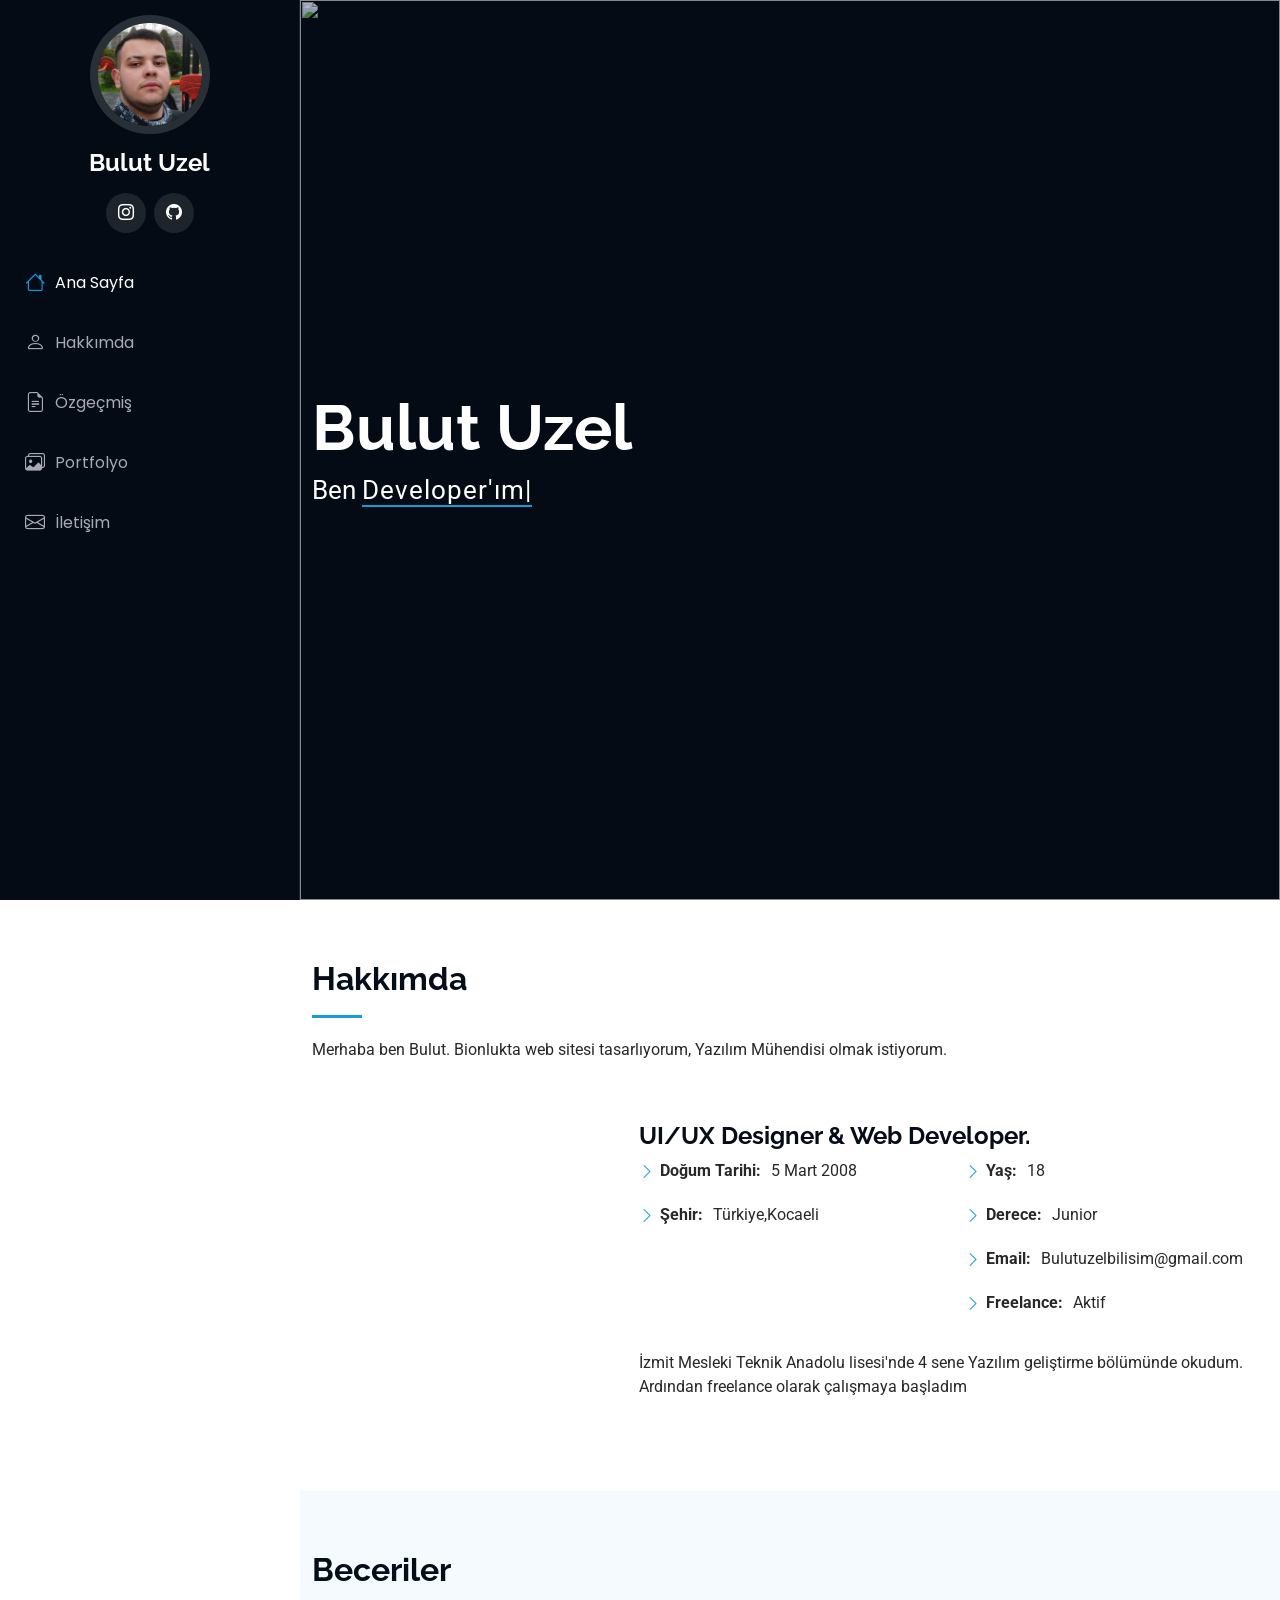
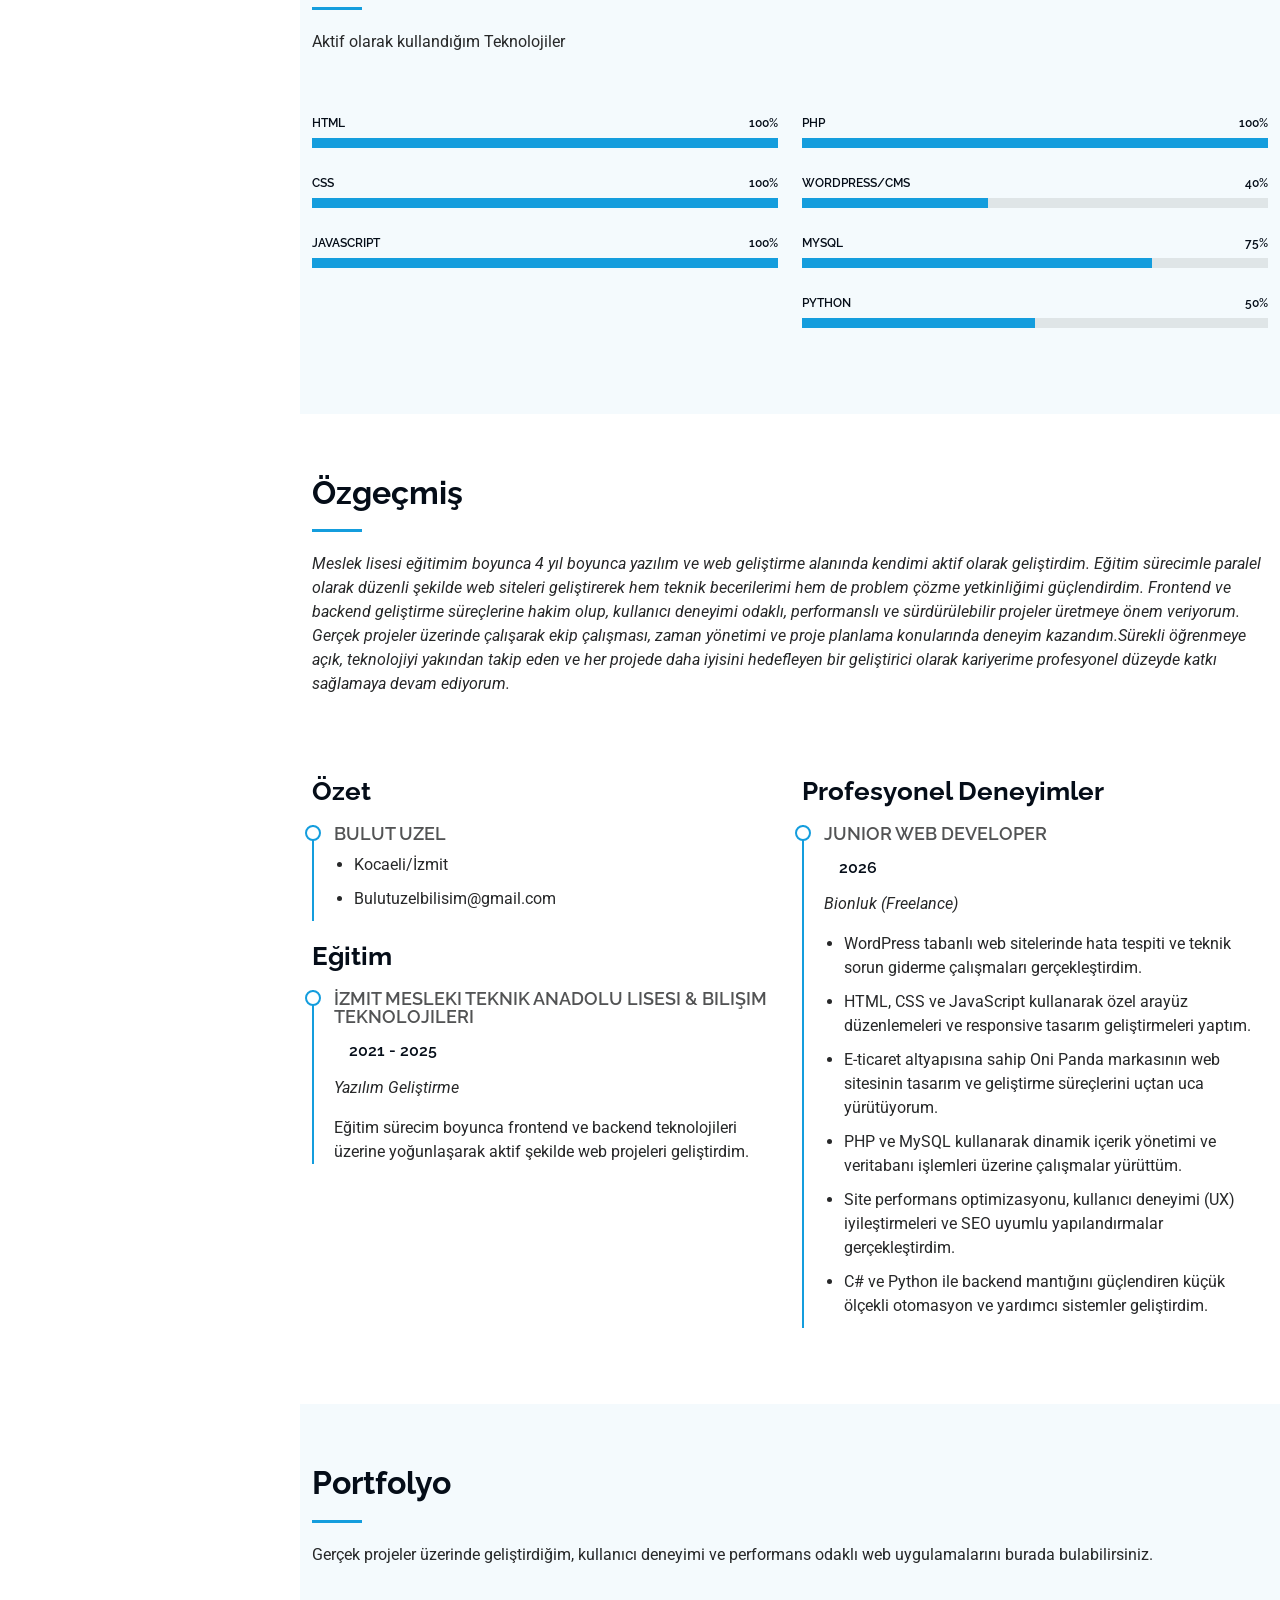
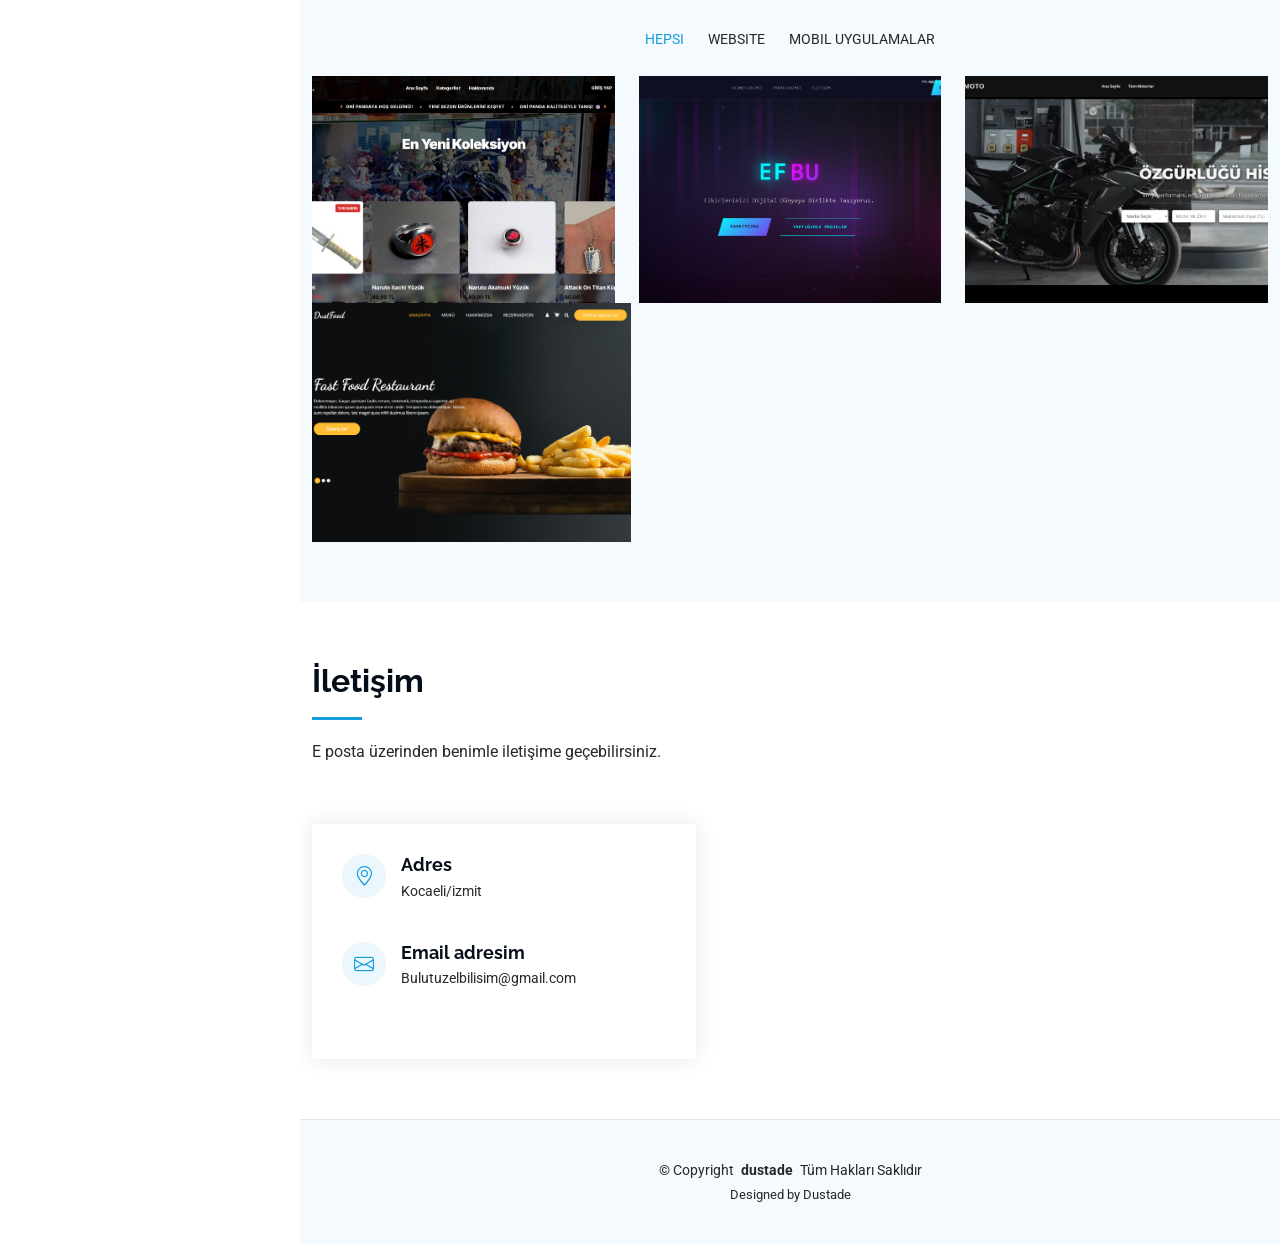
==== index.html @ 8150fd0e "düzeltme" ====
<!DOCTYPE html>
<html lang="en">

<head>
  <meta charset="utf-8">
  <meta content="width=device-width, initial-scale=1.0" name="viewport">
  <title>Dustade - Portfolyo</title>
  <meta content="" name="description">
  <meta content="" name="keywords">

  <!-- Favicons -->
  <link href="assets/img/favicon.png" rel="icon">
  <link href="assets/img/apple-touch-icon.png" rel="apple-touch-icon">

  <!-- Fonts -->
  <link href="https://fonts.googleapis.com" rel="preconnect">
  <link href="https://fonts.gstatic.com" rel="preconnect" crossorigin>
  <link href="https://fonts.googleapis.com/css2?family=Roboto:ital,wght@0,100;0,300;0,400;0,500;0,700;0,900;1,100;1,300;1,400;1,500;1,700;1,900&family=Poppins:ital,wght@0,100;0,200;0,300;0,400;0,500;0,600;0,700;0,800;0,900;1,100;1,200;1,300;1,400;1,500;1,600;1,700;1,800;1,900&family=Raleway:ital,wght@0,100;0,200;0,300;0,400;0,500;0,600;0,700;0,800;0,900;1,100;1,200;1,300;1,400;1,500;1,600;1,700;1,800;1,900&display=swap" rel="stylesheet">

  <!-- Vendor CSS Files -->
  <link href="assets/vendor/bootstrap/css/bootstrap.min.css" rel="stylesheet">
  <link href="assets/vendor/bootstrap-icons/bootstrap-icons.css" rel="stylesheet">
  <link href="assets/vendor/aos/aos.css" rel="stylesheet">
  <link href="assets/vendor/glightbox/css/glightbox.min.css" rel="stylesheet">
  <link href="assets/vendor/swiper/swiper-bundle.min.css" rel="stylesheet">

  <!-- Main CSS File -->
  <link href="assets/css/main.css" rel="stylesheet">

  <!-- =======================================================
  * Template Name: iPortfolio
  * Template URL: https://bootstrapmade.com/iportfolio-bootstrap-portfolio-websites-template/
  * Updated: Jun 29 2024 with Bootstrap v5.3.3
  * Author: BootstrapMade.com
  * License: https://bootstrapmade.com/license/
  ======================================================== -->
</head>

<body class="index-page">

  <header id="header" class="header dark-background d-flex flex-column">
    <i class="header-toggle d-xl-none bi bi-list"></i>

    <div class="profile-img">
      <img src="assets/img/my-profile-img.jpeg" alt="" class="img-fluid rounded-circle">
    </div>

    <a href="index.html" class="logo d-flex align-items-center justify-content-center">
      <!-- Uncomment the line below if you also wish to use an image logo -->
      <!-- <img src="assets/img/logo.png" alt=""> -->
      <h1 class="sitename">Bulut Uzel</h1>
    </a>

    <div class="social-links text-center">
      <a href="https://www.instagram.com/dustmainakali/" class="instagram"><i class="bi bi-instagram"></i></a>
      <a href="https://github.com/Dustade" class="github"><i class="bi bi-github"></i></a>
    </div>

    <nav id="navmenu" class="navmenu">
      <ul>
        <li><a href="#hero" class="active"><i class="bi bi-house navicon"></i>Ana Sayfa</a></li>
        <li><a href="#about"><i class="bi bi-person navicon"></i> Hakkımda</a></li>
        <li><a href="#resume"><i class="bi bi-file-earmark-text navicon"></i> Özgeçmiş</a></li>
        <li><a href="#portfolio"><i class="bi bi-images navicon"></i> Portfolyo</a></li>
        <li><a href="#contact"><i class="bi bi-envelope navicon"></i> İletişim</a></li>
      </ul>
    </nav>

  </header>

  <main class="main">

    <!-- Hero Section -->
    <section id="hero" class="hero section dark-background">

      <img src="assets/img/hero-bg.png" alt="" data-aos="fade-in" class="">

      <div class="container" data-aos="fade-up" data-aos-delay="100">
        <h2>Bulut Uzel</h2>
        <p>Ben <span class="typed" data-typed-items=" Developer'ım, Freelancer'ım,"></span><span class="typed-cursor typed-cursor--blink" aria-hidden="true"></span><span class="typed-cursor typed-cursor--blink" aria-hidden="true"></span></p>
      </div>

    </section><!-- /Hero Section -->

    <!-- About Section -->
    <section id="about" class="about section">

      <!-- Section Title -->
      <div class="container section-title" data-aos="fade-up">
        <h2>Hakkımda</h2>
        <p>Merhaba ben Bulut. Bionlukta web sitesi tasarlıyorum, Yazılım Mühendisi olmak istiyorum.</p>
      </div><!-- End Section Title -->

      <div class="container" data-aos="fade-up" data-aos-delay="100">

        <div class="row gy-4 justify-content-center">
          <div class="col-lg-4">
            <img src="assets/img/my-profile-img.jpg" class="img-fluid" alt="">
          </div>
          <div class="col-lg-8 content">
            <h2>UI/UX Designer &amp; Web Developer.</h2>
            
            <div class="row">
              <div class="col-lg-6">
                <ul>
                  <li><i class="bi bi-chevron-right"></i> <strong>Doğum Tarihi:</strong> <span>5 Mart 2008</span></li>
                  <li><i class="bi bi-chevron-right"></i> <strong>Şehir:</strong> <span>Türkiye,Kocaeli</span></li>
                </ul>
              </div>
              <div class="col-lg-6">
                <ul>
                  <li><i class="bi bi-chevron-right"></i> <strong>Yaş:</strong> <span>18</span></li>
                  <li><i class="bi bi-chevron-right"></i> <strong>Derece:</strong> <span>Junior</span></li>
                  <li><i class="bi bi-chevron-right"></i> <strong>Email:</strong> <span>Bulutuzelbilisim@gmail.com</span></li>
                  <li><i class="bi bi-chevron-right"></i> <strong>Freelance:</strong> <span>Aktif</span></li>
                </ul>
              </div>
            </div>
            <p class="py-3">
              İzmit Mesleki Teknik Anadolu lisesi'nde 4 sene Yazılım geliştirme bölümünde okudum. Ardından freelance olarak çalışmaya başladım
            </p>
          </div>
        </div>

      </div>

    </section><!-- /About Section -->

    


        </div>

      </div>

    </section><!-- /Stats Section -->

    <!-- Skills Section -->
    <section id="skills" class="skills section light-background">

      <!-- Section Title -->
      <div class="container section-title" data-aos="fade-up">
        <h2>Beceriler</h2>
        <p>Aktif olarak kullandığım Teknolojiler</p>
      </div><!-- End Section Title -->

      <div class="container" data-aos="fade-up" data-aos-delay="100">

        <div class="row skills-content skills-animation">

          <div class="col-lg-6">

            <div class="progress">
              <span class="skill"><span>HTML</span> <i class="val">100%</i></span>
              <div class="progress-bar-wrap">
                <div class="progress-bar" role="progressbar" aria-valuenow="100" aria-valuemin="0" aria-valuemax="100"></div>
              </div>
            </div><!-- End Skills Item -->

            <div class="progress">
              <span class="skill"><span>CSS</span> <i class="val">100%</i></span>
              <div class="progress-bar-wrap">
                <div class="progress-bar" role="progressbar" aria-valuenow="100" aria-valuemin="0" aria-valuemax="100"></div>
              </div>
            </div><!-- End Skills Item -->

            <div class="progress">
              <span class="skill"><span>JavaScript</span> <i class="val">100%</i></span>
              <div class="progress-bar-wrap">
                <div class="progress-bar" role="progressbar" aria-valuenow="100" aria-valuemin="0" aria-valuemax="100"></div>
              </div>
            </div><!-- End Skills Item -->

          </div>

          <div class="col-lg-6">

            <div class="progress">
              <span class="skill"><span>PHP</span> <i class="val">100%</i></span>
              <div class="progress-bar-wrap">
                <div class="progress-bar" role="progressbar" aria-valuenow="100" aria-valuemin="0" aria-valuemax="100"></div>
              </div>
            </div><!-- End Skills Item -->

            <div class="progress">
              <span class="skill"><span>WordPress/CMS</span> <i class="val">40%</i></span>
              <div class="progress-bar-wrap">
                <div class="progress-bar" role="progressbar" aria-valuenow="40" aria-valuemin="0" aria-valuemax="100"></div>
              </div>
            </div><!-- End Skills Item -->

            <div class="progress">
              <span class="skill"><span>MySQL</span> <i class="val">75%</i></span>
              <div class="progress-bar-wrap">
                <div class="progress-bar" role="progressbar" aria-valuenow="75" aria-valuemin="0" aria-valuemax="100"></div>
              </div>
            </div><!-- End Skills Item -->
             <div class="progress">
              <span class="skill"><span>Python</span> <i class="val">50%</i></span>
              <div class="progress-bar-wrap">
                <div class="progress-bar" role="progressbar" aria-valuenow="50" aria-valuemin="0" aria-valuemax="100"></div>
              </div>
            </div><!-- End Skills Item -->

          </div>

        </div>

      </div>

    </section><!-- /Skills Section -->

    <!-- Resume Section -->
    <section id="resume" class="resume section">

      <!-- Section Title -->
      <div class="container section-title" data-aos="fade-up">
        <h2>Özgeçmiş</h2>
        <p><em>Meslek lisesi eğitimim boyunca 4 yıl boyunca yazılım ve web geliştirme alanında kendimi aktif olarak geliştirdim. Eğitim sürecimle paralel olarak düzenli şekilde web siteleri geliştirerek hem teknik becerilerimi hem de problem çözme yetkinliğimi güçlendirdim.

Frontend ve backend geliştirme süreçlerine hakim olup, kullanıcı deneyimi odaklı, performanslı ve sürdürülebilir projeler üretmeye önem veriyorum. Gerçek projeler üzerinde çalışarak ekip çalışması, zaman yönetimi ve proje planlama konularında deneyim kazandım.Sürekli öğrenmeye açık, teknolojiyi yakından takip eden ve her projede daha iyisini hedefleyen bir geliştirici olarak kariyerime profesyonel düzeyde katkı sağlamaya devam ediyorum.</em></p>
      </div><!-- End Section Title -->

      <div class="container">

        <div class="row">

          <div class="col-lg-6" data-aos="fade-up" data-aos-delay="100">
            <h3 class="resume-title">Özet</h3>
              
            <div class="resume-item pb-0">
              <h4>Bulut Uzel</h4>
              
              <ul>
                <li>Kocaeli/İzmit</li>
                <li>Bulutuzelbilisim@gmail.com</li>
              </ul>
            </div><!-- Edn Resume Item -->

            <h3 class="resume-title">Eğitim</h3>
            <div class="resume-item">
              <h4>İzmit Mesleki Teknik Anadolu lisesi &amp; Bilişim Teknolojileri</h4>
              <h5>2021 - 2025</h5>
              <p><em>Yazılım Geliştirme</em></p>
              <p>Eğitim sürecim boyunca frontend ve backend teknolojileri üzerine yoğunlaşarak aktif şekilde web projeleri geliştirdim.</p>
            </div><!-- Edn Resume Item -->

            

          </div>

          <div class="col-lg-6" data-aos="fade-up" data-aos-delay="200">
            <h3 class="resume-title">Profesyonel Deneyimler</h3>
            <div class="resume-item">
              <h4>Junior Web Developer</h4>
              <h5>2026</h5>
              <p><em>Bionluk (Freelance) </em></p>
              <ul>
                <li>WordPress tabanlı web sitelerinde hata tespiti ve teknik sorun giderme çalışmaları gerçekleştirdim.</li>
                 <li>HTML, CSS ve JavaScript kullanarak özel arayüz düzenlemeleri ve responsive tasarım geliştirmeleri yaptım. </li>
                <li>E-ticaret altyapısına sahip Oni Panda markasının web sitesinin tasarım ve geliştirme süreçlerini uçtan uca yürütüyorum. </li>
                <li>PHP ve MySQL kullanarak dinamik içerik yönetimi ve veritabanı işlemleri üzerine çalışmalar yürüttüm. </li>
                <li>Site performans optimizasyonu, kullanıcı deneyimi (UX) iyileştirmeleri ve SEO uyumlu yapılandırmalar gerçekleştirdim. </li>
                  <li>C# ve Python ile backend mantığını güçlendiren küçük ölçekli otomasyon ve yardımcı sistemler geliştirdim. </li>
              </ul>
            </div><!-- Edn Resume Item -->

          </div>

        </div>

      </div>

    </section><!-- /Resume Section -->

    <!-- Portfolio Section -->
    <section id="portfolio" class="portfolio section light-background">

      <!-- Section Title -->
      <div class="container section-title" data-aos="fade-up">
        <h2>Portfolyo</h2>
        <p>Gerçek projeler üzerinde geliştirdiğim, kullanıcı deneyimi ve performans odaklı web uygulamalarını burada bulabilirsiniz.</p>
      </div><!-- End Section Title -->

      <div class="container">

        <div class="isotope-layout" data-default-filter="*" data-layout="masonry" data-sort="original-order">

          <ul class="portfolio-filters isotope-filters" data-aos="fade-up" data-aos-delay="100">
            <li data-filter="*" class="filter-active">Hepsi</li>
            <li data-filter=".filter-Website">Website</li>
             <li data-filter=".filter-app">Mobil Uygulamalar</li>
          </ul><!-- End Portfolio Filters -->

          <div class="row gy-4 isotope-container" data-aos="fade-up" data-aos-delay="200">

            <div class="col-lg-4 col-md-6 portfolio-item isotope-item filter-Website">
              <div class="portfolio-content h-100">
                <img src="assets/img/portfolio/Onipanda.png" class="img-fluid" alt="">
                <div class="portfolio-info">
                  <h4>OniPanda</h4>
                  <p>Figür ve özel tasarım t-shirt ürünleri satışı yapan, kullanıcı deneyimi odaklı geliştirilmiş modern bir e-ticaret web sitesi.</p>
                  <a href="assets/img/portfolio/Onipanda.png" title="Onipanda" data-gallery="portfolio-gallery-product" class="glightbox preview-link"><i class="bi bi-zoom-in"></i></a>
                  <a href="https://onipanda.infinityfreeapp.com/" title="More Details" class="details-link"><i class="bi bi-link-45deg"></i></a>
                </div>
              </div>
            </div><!-- End Portfolio Item -->
              <div class="col-lg-4 col-md-6 portfolio-item isotope-item filter-Website">
              <div class="portfolio-content h-100">
                <img src="assets/img/portfolio/EfBu.png" class="img-fluid" alt="">
                <div class="portfolio-info">
                  <h4>EfBu</h4>
                  <p>Bir şirket için satış yapabilen bir Website Demosu</p>
                  <a href="assets/img/portfolio/EfBu.png" title="EfBu" data-gallery="portfolio-gallery-product" class="glightbox preview-link"><i class="bi bi-zoom-in"></i></a>
                  <a href=" https://dustade.github.io/EfBu/" title="More Details" class="details-link"><i class="bi bi-link-45deg"></i></a>
                </div>
              </div>
            </div><!-- End Portfolio Item -->
            
              <div class="col-lg-4 col-md-6 portfolio-item isotope-item filter-Website">
              <div class="portfolio-content h-100">
                <img src="assets/img/portfolio/DustadeMoto.png" class="img-fluid" alt="">
                <div class="portfolio-info">
                  <h4>DustadeMoto</h4>
                  <p>Sıfır ve ikinci el motosiklet ilanları sunan, kullanıcı deneyimi odaklı geliştirilmiş modern bir araç satış web sitesi.</p>
                  <a href="assets/img/portfolio/DustadeMoto.png" title="DustadeMoto" data-gallery="portfolio-gallery-product" class="glightbox preview-link"><i class="bi bi-zoom-in"></i></a>
                  <a href=" https://dustade-moto.infinityfreeapp.com/index.php" title="More Details" class="details-link"><i class="bi bi-link-45deg"></i></a>
                </div>
              </div>
            </div><!-- End Portfolio Item -->
 </div><!-- End Portfolio Item -->
              <div class="col-lg-4 col-md-6 portfolio-item isotope-item filter-Website">
              <div class="portfolio-content h-100">
                <img src="assets/img/portfolio/DustFood.png" class="img-fluid" alt="">
                <div class="portfolio-info">
                  <h4>DustFood</h4>
                  <p>Sıfır ve ikinci el motosiklet ilanları sunan, kullanıcı deneyimi odaklı geliştirilmiş modern bir araç satış web sitesi.</p>
                  <a href="assets/img/portfolio/DustFood.png" title="DustFood" data-gallery="portfolio-gallery-product" class="glightbox preview-link"><i class="bi bi-zoom-in"></i></a>
                  <a href=" https://dustade.github.io/DustFood/" title="More Details" class="details-link"><i class="bi bi-link-45deg"></i></a>
                </div>
              </div>
            </div><!-- End Portfolio Item -->
            

          </div><!-- End Portfolio Container -->

        </div>

      </div>

    </section><!-- /Portfolio Section -->

   

    

    <!-- Contact Section -->
    <section id="contact" class="contact section">

      <!-- Section Title -->
      <div class="container section-title" data-aos="fade-up">
        <h2>İletişim</h2>
        <p>E posta üzerinden benimle iletişime geçebilirsiniz.</p>
      </div><!-- End Section Title -->

      <div class="container" data-aos="fade-up" data-aos-delay="100">

        <div class="row gy-4">

          <div class="col-lg-5">

            <div class="info-wrap">
              <div class="info-item d-flex" data-aos="fade-up" data-aos-delay="200">
                <i class="bi bi-geo-alt flex-shrink-0"></i>
                <div>
                  <h3>Adres</h3>
                  <p>Kocaeli/izmit</p>
                </div>
              </div><!-- End Info Item -->

              <div class="info-item d-flex" data-aos="fade-up" data-aos-delay="400">
                <i class="bi bi-envelope flex-shrink-0"></i>
                <div>
                  <h3>Email adresim</h3>
                  <p>Bulutuzelbilisim@gmail.com</p>
                </div>
              </div><!-- End Info Item -->

              
            </div>
          </div>

          

              </div>
            </form>
          </div><!-- End Contact Form -->

        </div>

      </div>

    </section><!-- /Contact Section -->

  </main>

  <footer id="footer" class="footer position-relative light-background">

    <div class="container">
      <div class="copyright text-center ">
        <p>© <span>Copyright</span> <strong class="px-1 sitename">dustade</strong> <span>Tüm Hakları Saklıdır</span></p>
      </div>
      <div class="credits">
       
        Designed by Dustade</a>
      </div>
    </div>

  </footer>

  <!-- Scroll Top -->
  <a href="#" id="scroll-top" class="scroll-top d-flex align-items-center justify-content-center"><i class="bi bi-arrow-up-short"></i></a>

  <!-- Preloader -->
  <div id="preloader"></div>

  <!-- Vendor JS Files -->
  <script src="assets/vendor/bootstrap/js/bootstrap.bundle.min.js"></script>
  <script src="assets/vendor/php-email-form/validate.js"></script>
  <script src="assets/vendor/aos/aos.js"></script>
  <script src="assets/vendor/typed.js/typed.umd.js"></script>
  <script src="assets/vendor/purecounter/purecounter_vanilla.js"></script>
  <script src="assets/vendor/waypoints/noframework.waypoints.js"></script>
  <script src="assets/vendor/glightbox/js/glightbox.min.js"></script>
  <script src="assets/vendor/imagesloaded/imagesloaded.pkgd.min.js"></script>
  <script src="assets/vendor/isotope-layout/isotope.pkgd.min.js"></script>
  <script src="assets/vendor/swiper/swiper-bundle.min.js"></script>

  <!-- Main JS File -->
  <script src="assets/js/main.js"></script>

</body>

</html>
---- assets/css/main.css ----
/**
* Template Name: iPortfolio
* Template URL: https://bootstrapmade.com/iportfolio-bootstrap-portfolio-websites-template/
* Updated: Jun 29 2024 with Bootstrap v5.3.3
* Author: BootstrapMade.com
* License: https://bootstrapmade.com/license/
*/

/*--------------------------------------------------------------
# Font & Color Variables
# Help: https://bootstrapmade.com/color-system/
--------------------------------------------------------------*/
/* Fonts */
:root {
  --default-font: "Roboto",  system-ui, -apple-system, "Segoe UI", Roboto, "Helvetica Neue", Arial, "Noto Sans", "Liberation Sans", sans-serif, "Apple Color Emoji", "Segoe UI Emoji", "Segoe UI Symbol", "Noto Color Emoji";
  --heading-font: "Raleway",  sans-serif;
  --nav-font: "Poppins",  sans-serif;
}

/* Global Colors - The following color variables are used throughout the website. Updating them here will change the color scheme of the entire website */
:root { 
  --background-color: #ffffff; /* Background color for the entire website, including individual sections */
  --default-color: #272829; /* Default color used for the majority of the text content across the entire website */
  --heading-color: #050d18; /* Color for headings, subheadings and title throughout the website */
  --accent-color: #149ddd; /* Accent color that represents your brand on the website. It's used for buttons, links, and other elements that need to stand out */
  --surface-color: #ffffff; /* The surface color is used as a background of boxed elements within sections, such as cards, icon boxes, or other elements that require a visual separation from the global background. */
  --contrast-color: #ffffff; /* Contrast color for text, ensuring readability against backgrounds of accent, heading, or default colors. */
}

/* Nav Menu Colors - The following color variables are used specifically for the navigation menu. They are separate from the global colors to allow for more customization options */
:root {
  --nav-color: #a8a9b4;  /* The default color of the main navmenu links */
  --nav-hover-color: #ffffff; /* Applied to main navmenu links when they are hovered over or active */
  --nav-mobile-background-color: #040b14; /* Used as the background color for mobile navigation menu */
  --nav-dropdown-background-color: #040b14; /* Used as the background color for dropdown items that appear when hovering over primary navigation items */
  --nav-dropdown-color: #a8a9b4; /* Used for navigation links of the dropdown items in the navigation menu. */
  --nav-dropdown-hover-color: #ffffff; /* Similar to --nav-hover-color, this color is applied to dropdown navigation links when they are hovered over. */
}

/* Color Presets - These classes override global colors when applied to any section or element, providing reuse of the sam color scheme. */

.light-background {
  --background-color: #f4fafd;
  --surface-color: #ffffff;
}

.dark-background {
  --background-color: #040b14;
  --default-color: #ffffff;
  --heading-color: #ffffff;
  --surface-color: #151f2b;
  --contrast-color: #ffffff;
}

/* Smooth scroll */
:root {
  scroll-behavior: smooth;
}

/*--------------------------------------------------------------
# General Styling & Shared Classes
--------------------------------------------------------------*/
body {
  color: var(--default-color);
  background-color: var(--background-color);
  font-family: var(--default-font);
}

a {
  color: var(--accent-color);
  text-decoration: none;
  transition: 0.3s;
}

a:hover {
  color: color-mix(in srgb, var(--accent-color), transparent 25%);
  text-decoration: none;
}

h1,
h2,
h3,
h4,
h5,
h6 {
  color: var(--heading-color);
  font-family: var(--heading-font);
}

/* PHP Email Form Messages
------------------------------*/
.php-email-form .error-message {
  display: none;
  background: #df1529;
  color: #ffffff;
  text-align: left;
  padding: 15px;
  margin-bottom: 24px;
  font-weight: 600;
}

.php-email-form .sent-message {
  display: none;
  color: #ffffff;
  background: #059652;
  text-align: center;
  padding: 15px;
  margin-bottom: 24px;
  font-weight: 600;
}

.php-email-form .loading {
  display: none;
  background: var(--surface-color);
  text-align: center;
  padding: 15px;
  margin-bottom: 24px;
}

.php-email-form .loading:before {
  content: "";
  display: inline-block;
  border-radius: 50%;
  width: 24px;
  height: 24px;
  margin: 0 10px -6px 0;
  border: 3px solid var(--accent-color);
  border-top-color: var(--surface-color);
  animation: php-email-form-loading 1s linear infinite;
}

@keyframes php-email-form-loading {
  0% {
    transform: rotate(0deg);
  }

  100% {
    transform: rotate(360deg);
  }
}

/*--------------------------------------------------------------
# Global Header
--------------------------------------------------------------*/
.header {
  color: var(--default-color);
  background-color: var(--background-color);
  position: fixed;
  top: 0;
  left: 0;
  bottom: 0;
  padding: 0 15px;
  width: 300px;
  transition: all ease-in-out 0.3s;
  overflow-y: auto;
  z-index: 997;
  border-right: 1px solid color-mix(in srgb, var(--default-color), transparent 90%);
}

.header .profile-img img {
  margin: 15px auto;
  display: block;
  width: 120px;
  border: 8px solid color-mix(in srgb, var(--default-color), transparent 85%);
}

.header .logo {
  line-height: 1;
  margin-bottom: 15px;
}

.header .logo img {
  max-height: 32px;
  margin-right: 8px;
}

.header .logo h1 {
  font-size: 24px;
  margin: 0;
  font-weight: 700;
  color: var(--heading-color);
}

.header .social-links {
  margin: 0 0 20px 0;
}

.header .social-links a {
  font-size: 16px;
  display: inline-flex;
  align-items: center;
  justify-content: center;
  background: color-mix(in srgb, var(--default-color), transparent 90%);
  color: var(--default-color);
  margin: 0 2px;
  border-radius: 50%;
  text-align: center;
  width: 40px;
  height: 40px;
  transition: 0.3s;
}

.header .social-links a:hover {
  color: var(--contrast-color);
  background: var(--accent-color);
}

@media (min-width: 1200px) {

  .header~main,
  .header~#footer {
    margin-left: 300px;
  }
}

@media (max-width: 1199px) {
  .header {
    left: -100%;
  }
}

.header.header-show {
  left: 0;
}

.header .header-toggle {
  color: var(--contrast-color);
  background-color: var(--accent-color);
  font-size: 22px;
  display: flex;
  align-items: center;
  justify-content: center;
  width: 40px;
  height: 40px;
  border-radius: 50%;
  cursor: pointer;
  position: fixed;
  top: 15px;
  right: 15px;
  z-index: 9999;
  transition: background-color 0.3s;
}

.header .header-toggle:hover {
  color: var(--contrast-color);
  background-color: color-mix(in srgb, var(--accent-color) 90%, white 15%);
}

/*--------------------------------------------------------------
# Navigation Menu
--------------------------------------------------------------*/
.mobile-nav-toggle {
  display: none;
}

.navmenu {
  padding: 0;
  z-index: 9997;
}

.navmenu ul {
  list-style: none;
  padding: 0 0 20px 0;
  margin: 0;
}

.navmenu a,
.navmenu a:focus {
  color: var(--nav-color);
  padding: 15px 10px;
  font-family: var(--nav-font);
  font-size: 16px;
  font-weight: 400;
  display: flex;
  align-items: center;
  white-space: nowrap;
  transition: 0.3s;
  width: 100%;
}

.navmenu a .navicon,
.navmenu a:focus .navicon {
  font-size: 20px;
  margin-right: 10px;
}

.navmenu a .toggle-dropdown,
.navmenu a:focus .toggle-dropdown {
  font-size: 12px;
  line-height: 0;
  margin-left: auto;
  width: 30px;
  height: 30px;
  display: flex;
  align-items: center;
  justify-content: center;
  border-radius: 50%;
  transition: 0.3s;
  flex-shrink: 0;
  background-color: color-mix(in srgb, var(--accent-color), transparent 90%);
}

.navmenu a .toggle-dropdown:hover,
.navmenu a:focus .toggle-dropdown:hover {
  background-color: var(--accent-color);
  color: var(--contrast-color);
}

.navmenu a:hover,
.navmenu .active,
.navmenu .active:focus {
  color: var(--nav-hover-color);
}

.navmenu a:hover .navicon,
.navmenu .active .navicon,
.navmenu .active:focus .navicon {
  color: var(--accent-color);
}

.navmenu .active .toggle-dropdown,
.navmenu .active:focus .toggle-dropdown {
  background-color: var(--accent-color);
  color: var(--contrast-color);
  transform: rotate(180deg);
}

.navmenu .dropdown {
  display: block;
}

.navmenu .dropdown a,
.navmenu .dropdown a:focus {
  color: --nav-dropdown-color;
}

.navmenu .dropdown a:hover,
.navmenu .dropdown .active,
.navmenu .dropdown .active:focus {
  color: var(--nav-dropdown-hover-color);
}

.navmenu .dropdown ul {
  position: static;
  display: none;
  z-index: 99;
  padding: 5px 10px;
  margin: 5px 10px;
  background-color: var(--nav-dropdown-background-color);
  border: 1px solid color-mix(in srgb, var(--default-color), transparent 90%);
  box-shadow: none;
  transition: all 0.5s ease-in-out;
}

.navmenu .dropdown ul ul {
  background-color: rgba(33, 37, 41, 0.1);
}

.navmenu .dropdown>.dropdown-active {
  display: block;
  background-color: rgba(33, 37, 41, 0.03);
}

/*--------------------------------------------------------------
# Global Footer
--------------------------------------------------------------*/
.footer {
  color: var(--default-color);
  background-color: var(--background-color);
  font-size: 14px;
  padding: 40px 0;
  position: relative;
  border-top: 1px solid color-mix(in srgb, var(--default-color), transparent 90%);
}

.footer .copyright p {
  margin-bottom: 0;
}

.footer .credits {
  margin-top: 4px;
  font-size: 13px;
  text-align: center;
}

/*--------------------------------------------------------------
# Preloader
--------------------------------------------------------------*/
#preloader {
  position: fixed;
  inset: 0;
  z-index: 999999;
  overflow: hidden;
  background: var(--background-color);
  transition: all 0.6s ease-out;
}

#preloader:before {
  content: "";
  position: fixed;
  top: calc(50% - 30px);
  left: calc(50% - 30px);
  border: 6px solid #ffffff;
  border-color: var(--accent-color) transparent var(--accent-color) transparent;
  border-radius: 50%;
  width: 60px;
  height: 60px;
  animation: animate-preloader 1.5s linear infinite;
}

@keyframes animate-preloader {
  0% {
    transform: rotate(0deg);
  }

  100% {
    transform: rotate(360deg);
  }
}

/*--------------------------------------------------------------
# Scroll Top Button
--------------------------------------------------------------*/
.scroll-top {
  position: fixed;
  visibility: hidden;
  opacity: 0;
  right: 15px;
  bottom: -15px;
  z-index: 99999;
  background-color: var(--accent-color);
  width: 44px;
  height: 44px;
  border-radius: 50px;
  transition: all 0.4s;
}

.scroll-top i {
  font-size: 24px;
  color: var(--contrast-color);
  line-height: 0;
}

.scroll-top:hover {
  background-color: color-mix(in srgb, var(--accent-color), transparent 20%);
  color: var(--contrast-color);
}

.scroll-top.active {
  visibility: visible;
  opacity: 1;
  bottom: 15px;
}

/*--------------------------------------------------------------
# Disable aos animation delay on mobile devices
--------------------------------------------------------------*/
@media screen and (max-width: 768px) {
  [data-aos-delay] {
    transition-delay: 0 !important;
  }
}

/*--------------------------------------------------------------
# Global Page Titles & Breadcrumbs
--------------------------------------------------------------*/
.page-title {
  color: var(--default-color);
  background-color: var(--background-color);
  padding: 25px 0;
  position: relative;
}

.page-title h1 {
  font-size: 24px;
  font-weight: 700;
}

.page-title .breadcrumbs ol {
  display: flex;
  flex-wrap: wrap;
  list-style: none;
  padding: 0;
  margin: 0;
  font-size: 14px;
  font-weight: 400;
}

.page-title .breadcrumbs ol li+li {
  padding-left: 10px;
}

.page-title .breadcrumbs ol li+li::before {
  content: "/";
  display: inline-block;
  padding-right: 10px;
  color: color-mix(in srgb, var(--default-color), transparent 70%);
}

/*--------------------------------------------------------------
# Global Sections
--------------------------------------------------------------*/
section,
.section {
  color: var(--default-color);
  background-color: var(--background-color);
  padding: 60px 0;
  overflow: clip;
}

/*--------------------------------------------------------------
# Global Section Titles
--------------------------------------------------------------*/
.section-title {
  padding-bottom: 60px;
  position: relative;
}

.section-title h2 {
  font-size: 32px;
  font-weight: 700;
  margin-bottom: 20px;
  padding-bottom: 20px;
  position: relative;
}

.section-title h2:after {
  content: "";
  position: absolute;
  display: block;
  width: 50px;
  height: 3px;
  background: var(--accent-color);
  left: 0;
  bottom: 0;
}

.section-title p {
  margin-bottom: 0;
}

/*--------------------------------------------------------------
# Hero Section
--------------------------------------------------------------*/
.hero {
  width: 100%;
  min-height: 100vh;
  position: relative;
  padding: 80px 0;
  display: flex;
  align-items: center;
  justify-content: center;
}

.hero img {
  position: absolute;
  inset: 0;
  display: block;
  width: 100%;
  height: 100%;
  object-fit: cover;
  z-index: 1;
}

.hero:before {
  content: "";
  background: color-mix(in srgb, var(--background-color), transparent 70%);
  position: absolute;
  inset: 0;
  z-index: 2;
}

.hero .container {
  position: relative;
  z-index: 3;
}

.hero h2 {
  margin: 0;
  font-size: 64px;
  font-weight: 700;
}

.hero p {
  margin: 5px 0 0 0;
  font-size: 26px;
}

.hero p span {
  letter-spacing: 1px;
  border-bottom: 2px solid var(--accent-color);
}

.hero .social-links {
  margin-top: 25px;
}

.hero .social-links a {
  font-size: 24px;
  display: inline-block;
  color: color-mix(in srgb, var(--default-color), transparent 50%);
  line-height: 1;
  margin-right: 20px;
  transition: 0.3s;
}

.hero .social-links a:hover {
  color: var(--accent-color);
}

@media (max-width: 768px) {
  .hero h2 {
    font-size: 32px;
  }

  .hero p {
    font-size: 20px;
  }
}

/*--------------------------------------------------------------
# About Section
--------------------------------------------------------------*/
.about .content h2 {
  font-weight: 700;
  font-size: 24px;
}

.about .content ul {
  list-style: none;
  padding: 0;
}

.about .content ul li {
  margin-bottom: 20px;
  display: flex;
  align-items: center;
}

.about .content ul strong {
  margin-right: 10px;
}

.about .content ul i {
  font-size: 16px;
  margin-right: 5px;
  color: var(--accent-color);
  line-height: 0;
}

/*--------------------------------------------------------------
# Stats Section
--------------------------------------------------------------*/
.stats .stats-item {
  padding: 30px;
  width: 100%;
}

.stats .stats-item i {
  color: var(--accent-color);
  display: block;
  font-size: 44px;
  float: left;
  line-height: 0;
}

.stats .stats-item .purecounter {
  color: var(--heading-color);
  font-size: 48px;
  line-height: 40px;
  display: block;
  font-weight: 700;
  margin-left: 60px;
}

.stats .stats-item p {
  color: color-mix(in srgb, var(--default-color), transparent 40%);
  padding: 15px 0 0 0;
  margin: 0 0 0 60px;
  font-family: var(--heading-font);
  font-size: 14px;
}

/*--------------------------------------------------------------
# Skills Section
--------------------------------------------------------------*/
.skills .progress {
  height: 60px;
  display: block;
  background: none;
  border-radius: 0;
}

.skills .progress .skill {
  color: var(--heading-color);
  padding: 0;
  margin: 0 0 6px 0;
  text-transform: uppercase;
  display: block;
  font-weight: 600;
  font-family: var(--heading-font);
}

.skills .progress .skill .val {
  float: right;
  font-style: normal;
}

.skills .progress-bar-wrap {
  background: color-mix(in srgb, var(--default-color), transparent 90%);
  height: 10px;
}

.skills .progress-bar {
  width: 1px;
  height: 10px;
  transition: 0.9s;
  background-color: var(--accent-color);
}

/*--------------------------------------------------------------
# Resume Section
--------------------------------------------------------------*/
.resume .resume-title {
  color: var(--heading-color);
  font-size: 26px;
  font-weight: 700;
  margin-top: 20px;
  margin-bottom: 20px;
}

.resume .resume-item {
  padding: 0 0 20px 20px;
  margin-top: -2px;
  border-left: 2px solid var(--accent-color);
  position: relative;
}

.resume .resume-item h4 {
  line-height: 18px;
  font-size: 18px;
  font-weight: 600;
  text-transform: uppercase;
  color: color-mix(in srgb, var(--default-color), transparent 20%);
  margin-bottom: 10px;
}

.resume .resume-item h5 {
  font-size: 16px;
  padding: 5px 15px;
  display: inline-block;
  font-weight: 600;
  margin-bottom: 10px;
}

.resume .resume-item ul {
  padding-left: 20px;
}

.resume .resume-item ul li {
  padding-bottom: 10px;
}

.resume .resume-item:last-child {
  padding-bottom: 0;
}

.resume .resume-item::before {
  content: "";
  position: absolute;
  width: 16px;
  height: 16px;
  border-radius: 50px;
  left: -9px;
  top: 0;
  background: var(--background-color);
  border: 2px solid var(--accent-color);
}

/*--------------------------------------------------------------
# Portfolio Section
--------------------------------------------------------------*/
.portfolio .portfolio-filters {
  padding: 0;
  margin: 0 auto 20px auto;
  list-style: none;
  text-align: center;
}

.portfolio .portfolio-filters li {
  cursor: pointer;
  display: inline-block;
  padding: 0;
  font-size: 14px;
  font-weight: 400;
  margin: 0 10px;
  line-height: 1;
  text-transform: uppercase;
  margin-bottom: 10px;
  transition: all 0.3s ease-in-out;
}

.portfolio .portfolio-filters li:hover,
.portfolio .portfolio-filters li.filter-active {
  color: var(--accent-color);
}

.portfolio .portfolio-filters li:first-child {
  margin-left: 0;
}

.portfolio .portfolio-filters li:last-child {
  margin-right: 0;
}

@media (max-width: 575px) {
  .portfolio .portfolio-filters li {
    font-size: 14px;
    margin: 0 5px;
  }
}

.portfolio .portfolio-content {
  position: relative;
  overflow: hidden;
}

.portfolio .portfolio-content img {
  width: 100%;
  aspect-ratio: 4 / 3; /* Görsellerin en/boy oranını sabitler. İstersen 16 / 9 da yapabilirsin */
  object-fit: cover; /* Görselin bozulmadan (sünmeden) alanı doldurmasını sağlar */
  transition: 0.3s;
}

.portfolio .portfolio-content .portfolio-info {
  opacity: 0;
  position: absolute;
  inset: 0;
  z-index: 3;
  transition: all ease-in-out 0.3s;
  background: rgba(0, 0, 0, 0.6);
  padding: 15px;
}

.portfolio .portfolio-content .portfolio-info h4 {
  font-size: 14px;
  padding: 5px 10px;
  font-weight: 400;
  color: #ffffff;
  display: inline-block;
  background-color: var(--accent-color);
}

.portfolio .portfolio-content .portfolio-info p {
  position: absolute;
  bottom: 10px;
  text-align: center;
  display: inline-block;
  left: 0;
  right: 0;
  font-size: 16px;
  font-weight: 600;
  color: rgba(255, 255, 255, 0.8);
}

.portfolio .portfolio-content .portfolio-info .preview-link,
.portfolio .portfolio-content .portfolio-info .details-link {
  position: absolute;
  left: calc(50% - 40px);
  font-size: 26px;
  top: calc(50% - 14px);
  color: #fff;
  transition: 0.3s;
  line-height: 1.2;
}

.portfolio .portfolio-content .portfolio-info .preview-link:hover,
.portfolio .portfolio-content .portfolio-info .details-link:hover {
  color: var(--accent-color);
}

.portfolio .portfolio-content .portfolio-info .details-link {
  left: 50%;
  font-size: 34px;
  line-height: 0;
}

.portfolio .portfolio-content:hover .portfolio-info {
  opacity: 1;
}

.portfolio .portfolio-content:hover img {
  transform: scale(1.1);
}

/*--------------------------------------------------------------
# Services Section
--------------------------------------------------------------*/
.services .service-item {
  position: relative;
}

.services .service-item .icon {
  background: var(--accent-color);
  display: flex;
  align-items: center;
  justify-content: center;
  width: 54px;
  height: 54px;
  border-radius: 50%;
  transition: 0.5s;
  border: 1px solid var(--accent-color);
  margin-right: 20px;
}

.services .service-item .icon i {
  color: var(--contrast-color);
  font-size: 24px;
  line-height: 0;
}

.services .service-item:hover .icon {
  background: var(--surface-color);
}

.services .service-item:hover .icon i {
  color: var(--accent-color);
}

.services .service-item .title {
  font-weight: 700;
  margin-bottom: 15px;
  font-size: 18px;
}

.services .service-item .title a {
  color: var(--heading-color);
}

.services .service-item .title a:hover {
  color: var(--accent-color);
}

.services .service-item .description {
  line-height: 24px;
  font-size: 14px;
}

/*--------------------------------------------------------------
# Testimonials Section
--------------------------------------------------------------*/
.testimonials .testimonials-carousel,
.testimonials .testimonials-slider {
  overflow: hidden;
}

.testimonials .testimonial-item {
  box-sizing: content-box;
  text-align: center;
  min-height: 320px;
}

.testimonials .testimonial-item .testimonial-img {
  width: 90px;
  border-radius: 50%;
  margin: 0 auto;
}

.testimonials .testimonial-item h3 {
  font-size: 18px;
  font-weight: bold;
  margin: 10px 0 5px 0;
}

.testimonials .testimonial-item h4 {
  font-size: 14px;
  color: color-mix(in srgb, var(--default-color), transparent 20%);
  margin: 0;
}

.testimonials .testimonial-item .quote-icon-left,
.testimonials .testimonial-item .quote-icon-right {
  color: color-mix(in srgb, var(--accent-color), transparent 40%);
  font-size: 26px;
  line-height: 0;
}

.testimonials .testimonial-item .quote-icon-left {
  display: inline-block;
  left: -5px;
  position: relative;
}

.testimonials .testimonial-item .quote-icon-right {
  display: inline-block;
  right: -5px;
  position: relative;
  top: 10px;
  transform: scale(-1, -1);
}

.testimonials .testimonial-item p {
  font-style: italic;
  margin: 0 15px 15px 15px;
  padding: 20px;
  background-color: var(--surface-color);
  position: relative;
  margin-bottom: 35px;
  border-radius: 6px;
  box-shadow: 0px 2px 15px rgba(0, 0, 0, 0.1);
}

.testimonials .testimonial-item p::after {
  content: "";
  width: 0;
  height: 0;
  border-top: 20px solid var(--surface-color);
  border-right: 20px solid transparent;
  border-left: 20px solid transparent;
  position: absolute;
  bottom: -20px;
  left: calc(50% - 20px);
}

.testimonials .swiper-wrapper {
  height: auto;
}

.testimonials .swiper-pagination {
  margin-top: 40px;
  position: relative;
}

.testimonials .swiper-pagination .swiper-pagination-bullet {
  width: 12px;
  height: 12px;
  background-color: var(--background-color);
  opacity: 1;
  border: 1px solid var(--accent-color);
}

.testimonials .swiper-pagination .swiper-pagination-bullet-active {
  background-color: var(--accent-color);
}

/*--------------------------------------------------------------
# Contact Section
--------------------------------------------------------------*/
.contact .info-wrap {
  background-color: var(--surface-color);
  box-shadow: 0px 0px 20px rgba(0, 0, 0, 0.1);
  padding: 30px;
}

@media (max-width: 575px) {
  .contact .info-wrap {
    padding: 20px;
  }
}

.contact .info-item {
  margin-bottom: 40px;
}

.contact .info-item i {
  font-size: 20px;
  color: var(--accent-color);
  background: color-mix(in srgb, var(--accent-color), transparent 92%);
  width: 44px;
  height: 44px;
  display: flex;
  justify-content: center;
  align-items: center;
  border-radius: 50px;
  transition: all 0.3s ease-in-out;
  margin-right: 15px;
}

.contact .info-item h3 {
  padding: 0;
  font-size: 18px;
  font-weight: 700;
  margin-bottom: 5px;
}

.contact .info-item p {
  padding: 0;
  margin-bottom: 0;
  font-size: 14px;
}

.contact .info-item:hover i {
  background: var(--accent-color);
  color: var(--contrast-color);
}

.contact .php-email-form {
  background-color: var(--surface-color);
  height: 100%;
  padding: 30px;
  box-shadow: 0px 0px 20px rgba(0, 0, 0, 0.1);
}

@media (max-width: 575px) {
  .contact .php-email-form {
    padding: 20px;
  }
}

.contact .php-email-form input[type=text],
.contact .php-email-form input[type=email],
.contact .php-email-form textarea {
  font-size: 14px;
  padding: 10px 15px;
  box-shadow: none;
  border-radius: 0;
  color: var(--default-color);
  background-color: var(--surface-color);
  border-color: color-mix(in srgb, var(--default-color), transparent 80%);
}

.contact .php-email-form input[type=text]:focus,
.contact .php-email-form input[type=email]:focus,
.contact .php-email-form textarea:focus {
  border-color: var(--accent-color);
}

.contact .php-email-form input[type=text]::placeholder,
.contact .php-email-form input[type=email]::placeholder,
.contact .php-email-form textarea::placeholder {
  color: color-mix(in srgb, var(--default-color), transparent 70%);
}

.contact .php-email-form button[type=submit] {
  color: var(--contrast-color);
  background: var(--accent-color);
  border: 0;
  padding: 10px 30px;
  transition: 0.4s;
  border-radius: 50px;
}

.contact .php-email-form button[type=submit]:hover {
  background: color-mix(in srgb, var(--accent-color), transparent 25%);
}

/*--------------------------------------------------------------
# Portfolio Details Section
--------------------------------------------------------------*/
.portfolio-details .portfolio-details-slider img {
  width: 100%;
}

.portfolio-details .portfolio-details-slider .swiper-pagination {
  margin-top: 20px;
  position: relative;
}

.portfolio-details .portfolio-details-slider .swiper-pagination .swiper-pagination-bullet {
  width: 12px;
  height: 12px;
  background-color: color-mix(in srgb, var(--default-color), transparent 85%);
  opacity: 1;
}

.portfolio-details .portfolio-details-slider .swiper-pagination .swiper-pagination-bullet-active {
  background-color: var(--accent-color);
}

.portfolio-details .portfolio-info {
  padding: 30px;
  box-shadow: 0px 0 30px rgba(0, 0, 0, 0.1);
}

.portfolio-details .portfolio-info h3 {
  font-size: 22px;
  font-weight: 700;
  margin-bottom: 20px;
  padding-bottom: 20px;
  border-bottom: 1px solid color-mix(in srgb, var(--default-color), transparent 85%);
}

.portfolio-details .portfolio-info ul {
  list-style: none;
  padding: 0;
  font-size: 15px;
}

.portfolio-details .portfolio-info ul li+li {
  margin-top: 10px;
}

.portfolio-details .portfolio-description {
  padding-top: 30px;
}

.portfolio-details .portfolio-description h2 {
  font-size: 26px;
  font-weight: 700;
  margin-bottom: 20px;
}

.portfolio-details .portfolio-description p {
  padding: 0;
  color: color-mix(in srgb, var(--default-color), transparent 30%);
}

/*--------------------------------------------------------------
# Service Details Section
--------------------------------------------------------------*/
.service-details .services-list {
  padding: 10px 30px;
  border: 1px solid color-mix(in srgb, var(--default-color), transparent 90%);
  margin-bottom: 20px;
}

.service-details .services-list a {
  display: block;
  line-height: 1;
  padding: 8px 0 8px 15px;
  border-left: 3px solid color-mix(in srgb, var(--default-color), transparent 70%);
  margin: 20px 0;
  color: color-mix(in srgb, var(--default-color), transparent 20%);
  transition: 0.3s;
}

.service-details .services-list a.active {
  color: var(--heading-color);
  font-weight: 700;
  border-color: var(--accent-color);
}

.service-details .services-list a:hover {
  border-color: var(--accent-color);
}

.service-details .services-img {
  margin-bottom: 20px;
}

.service-details h3 {
  font-size: 26px;
  font-weight: 700;
}

.service-details h4 {
  font-size: 20px;
  font-weight: 700;
}

.service-details p {
  font-size: 15px;
}

.service-details ul {
  list-style: none;
  padding: 0;
  font-size: 15px;
}

.service-details ul li {
  padding: 5px 0;
  display: flex;
  align-items: center;
}

.service-details ul i {
  font-size: 20px;
  margin-right: 8px;
  color: var(--accent-color);
}

/*--------------------------------------------------------------
# Starter Section Section
--------------------------------------------------------------*/
.starter-section {
  /* Add your styles here */
}
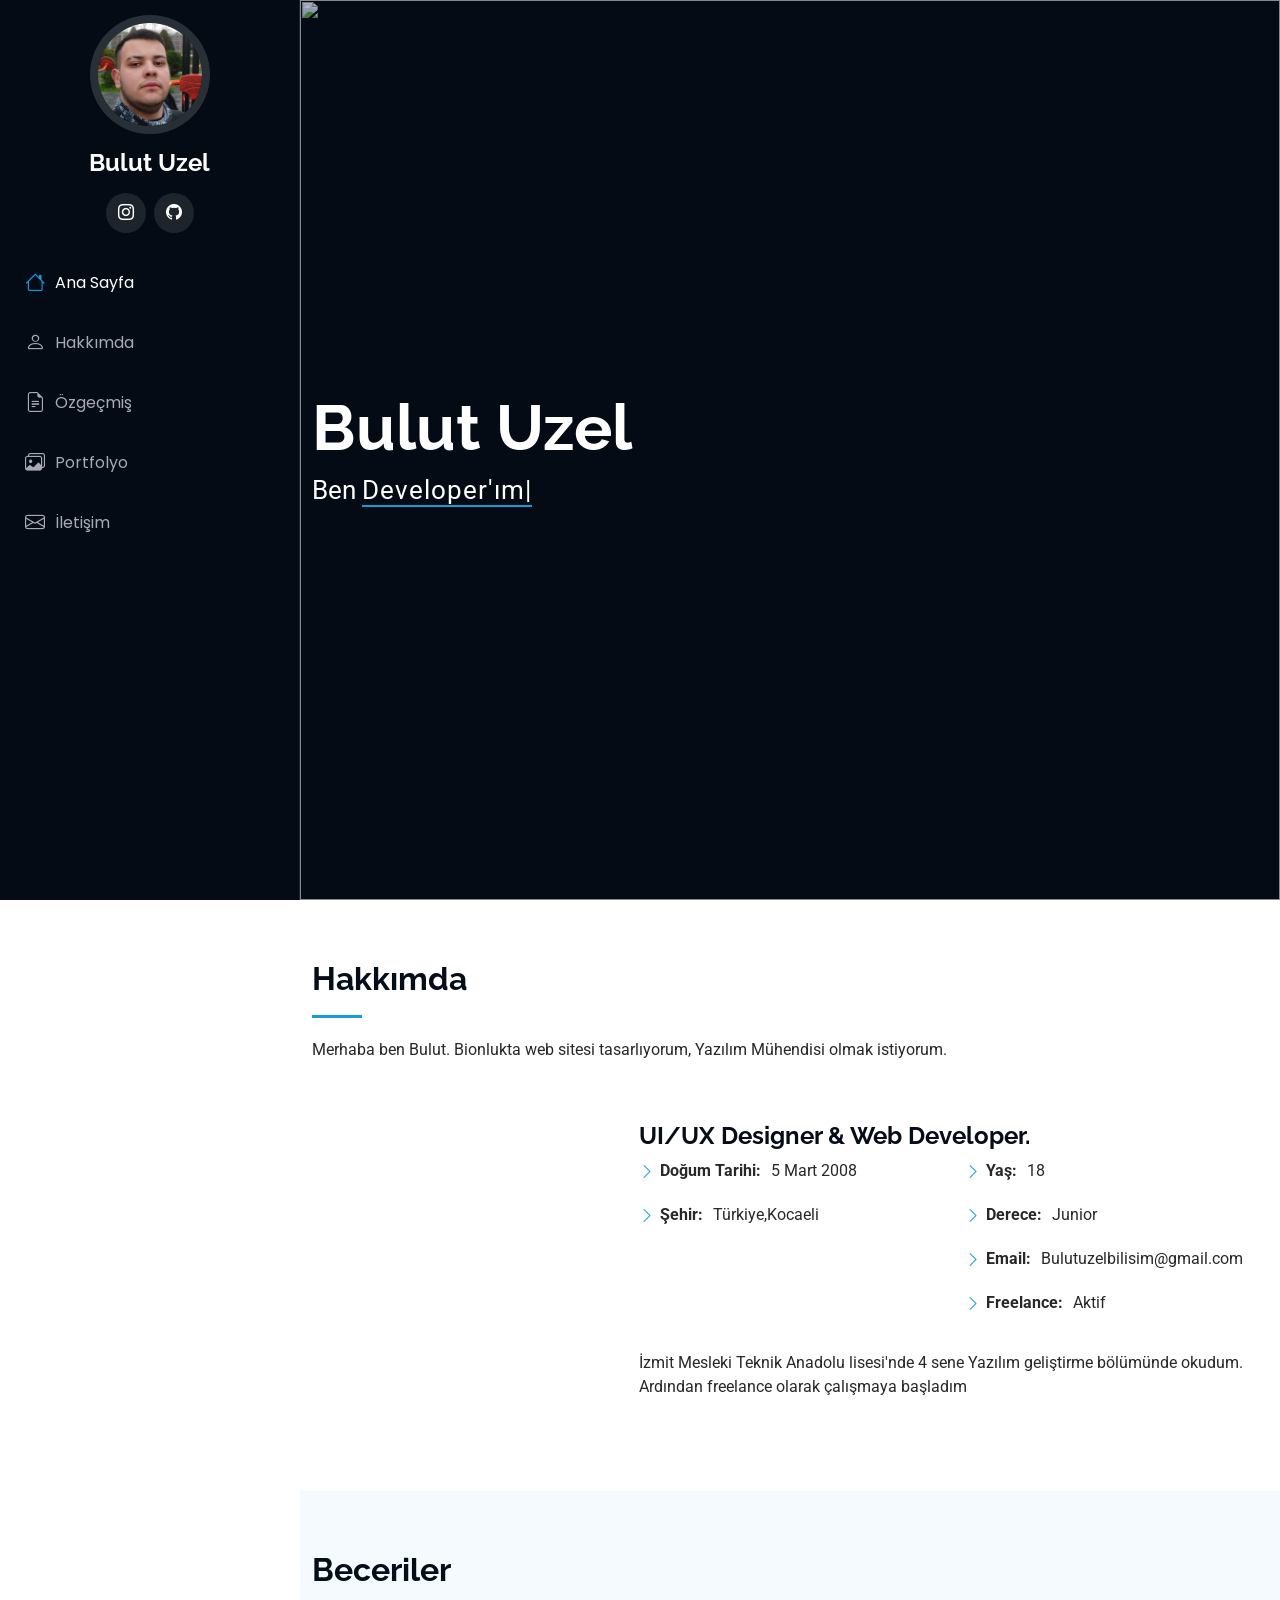
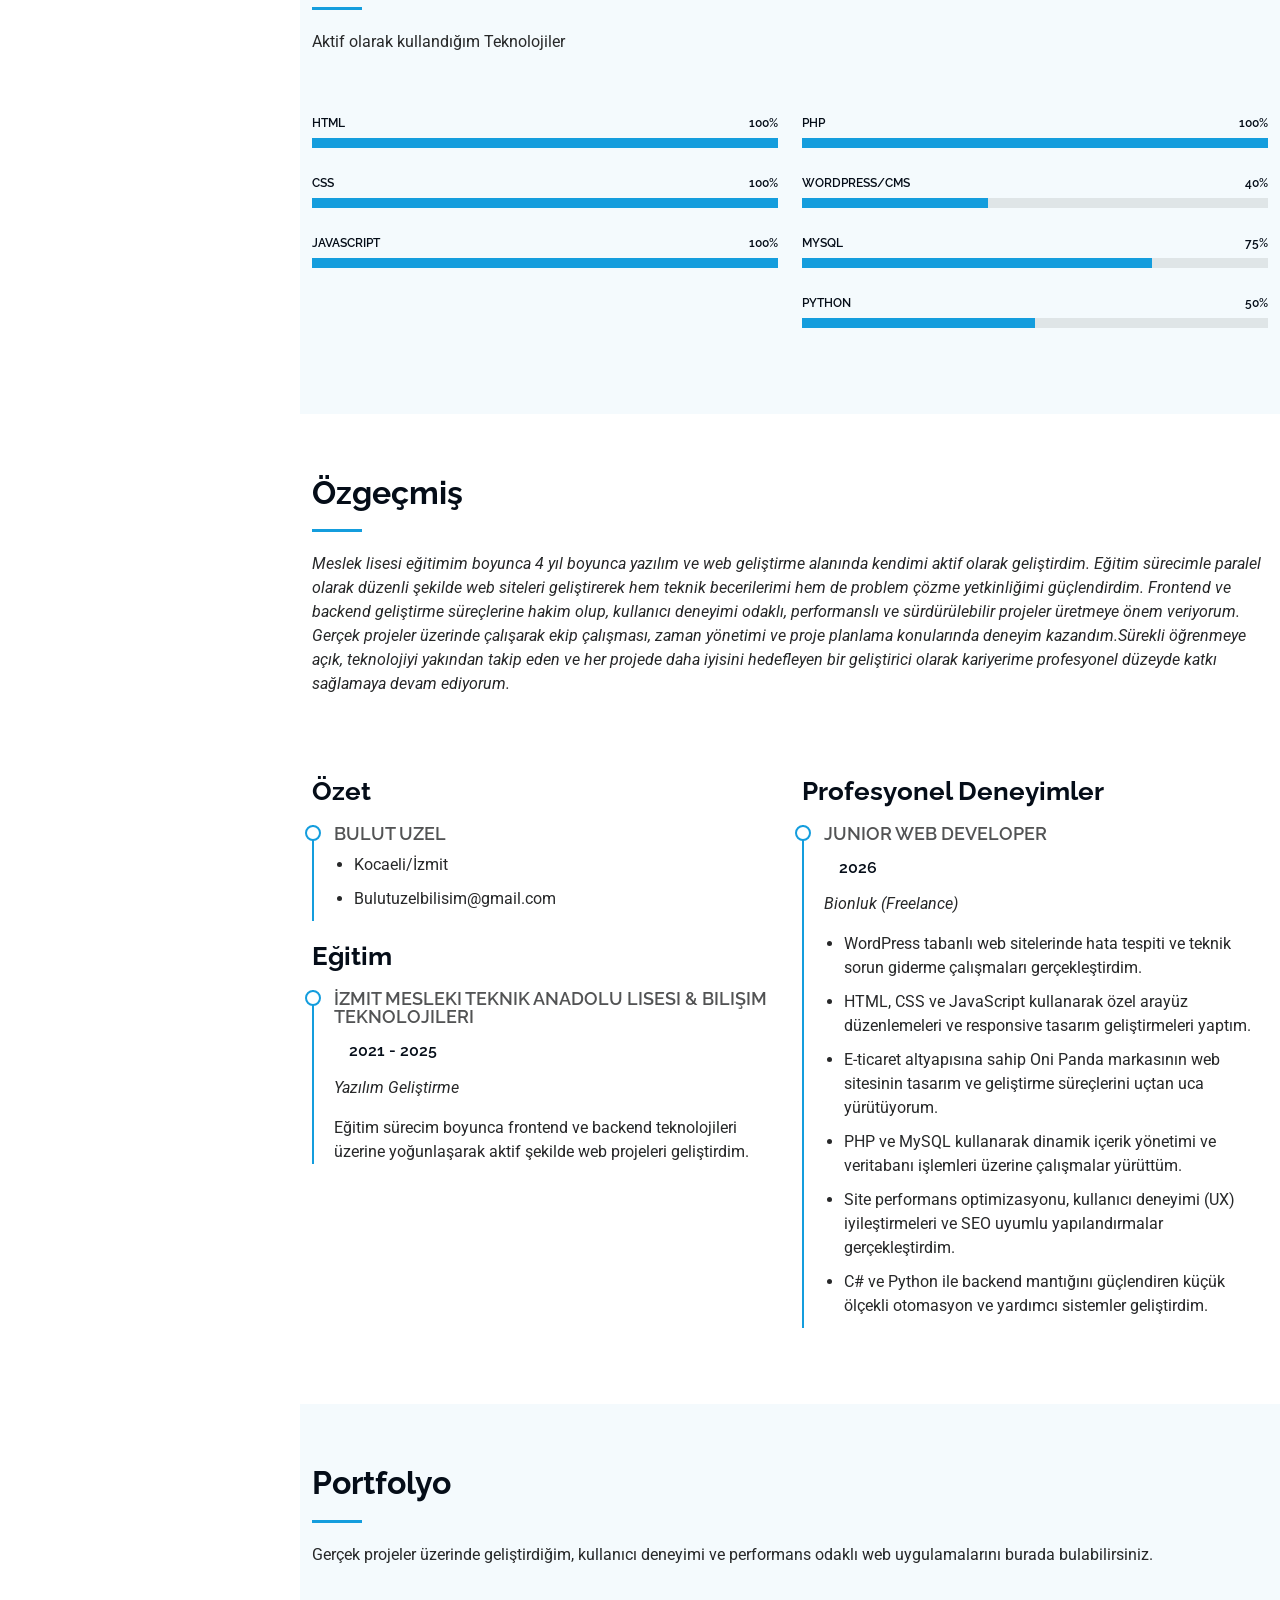
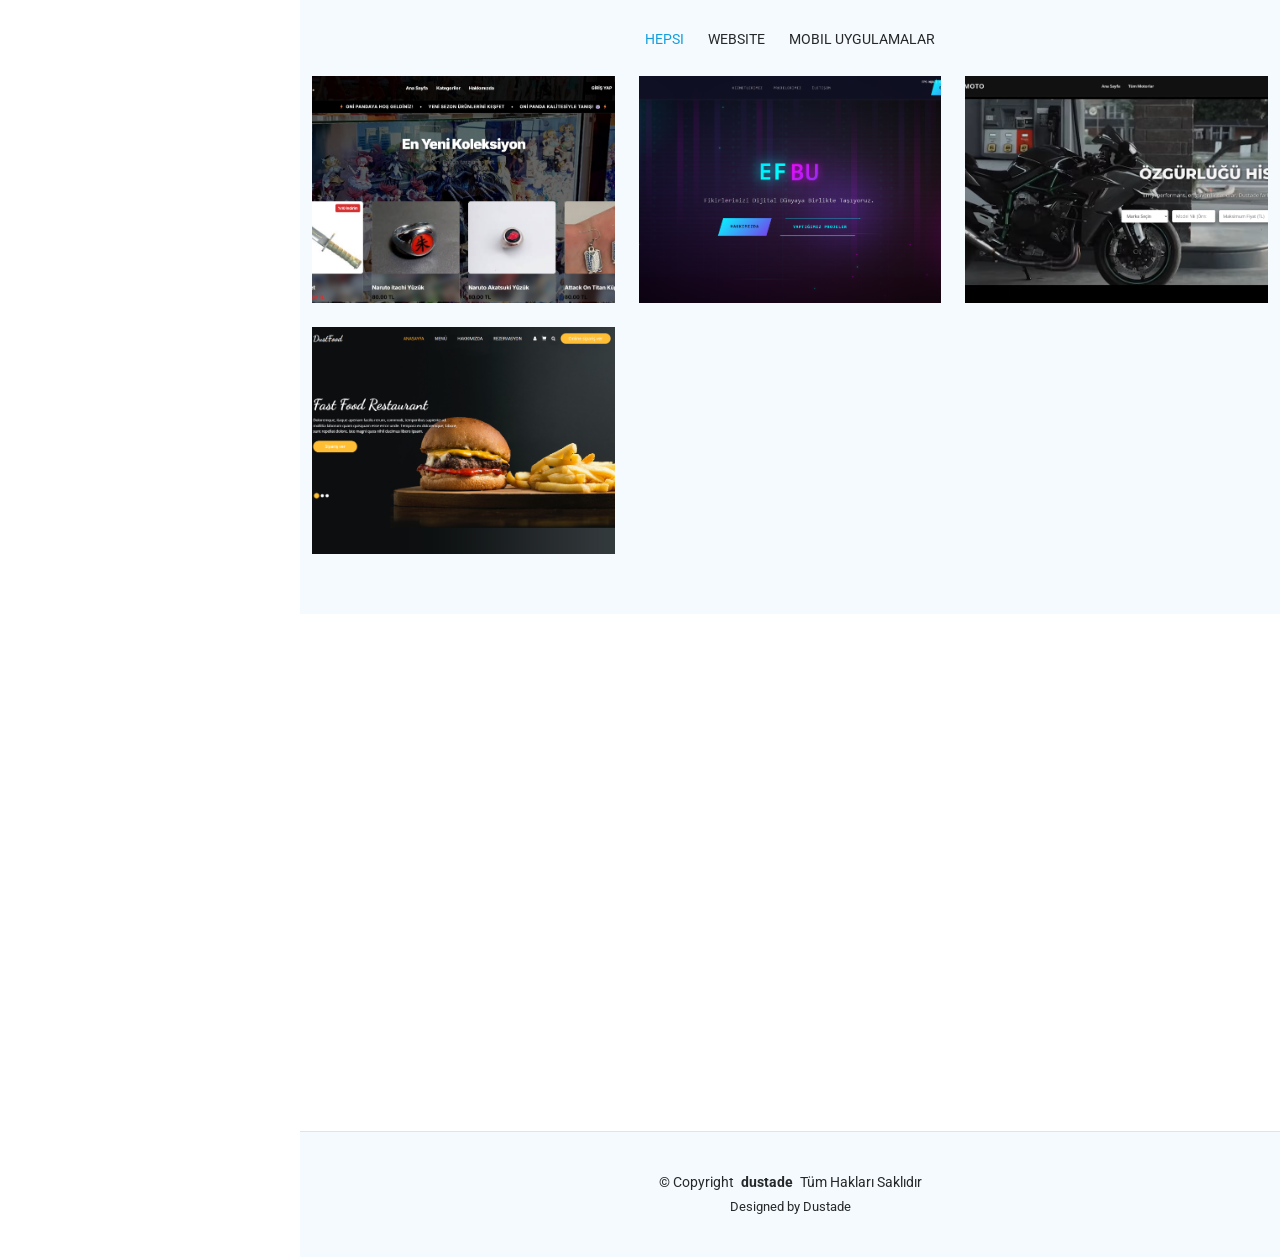
==== commit 7addf488: "deneme2" ====
--- a/index.html
+++ b/index.html
@@ -300,18 +300,18 @@
                 <div class="portfolio-info">
                   <h4>OniPanda</h4>
                   <p>Figür ve özel tasarım t-shirt ürünleri satışı yapan, kullanıcı deneyimi odaklı geliştirilmiş modern bir e-ticaret web sitesi.</p>
-                  <a href="assets/img/portfolio/Onipanda.png" title="Onipanda" data-gallery="portfolio-gallery-product" class="glightbox preview-link"><i class="bi bi-zoom-in"></i></a>
+                  <a href="assets/img/portfolio/Onipanda.png" title="Onipanda" data-gallery="portfolio-gallery-Website" class="glightbox preview-link"><i class="bi bi-zoom-in"></i></a>
                   <a href="https://onipanda.infinityfreeapp.com/" title="More Details" class="details-link"><i class="bi bi-link-45deg"></i></a>
                 </div>
               </div>
             </div><!-- End Portfolio Item -->
-              <div class="col-lg-4 col-md-6 portfolio-item isotope-item filter-Website">
+            <div class="col-lg-4 col-md-6 portfolio-item isotope-item filter-Website">
               <div class="portfolio-content h-100">
                 <img src="assets/img/portfolio/EfBu.png" class="img-fluid" alt="">
                 <div class="portfolio-info">
                   <h4>EfBu</h4>
                   <p>Bir şirket için satış yapabilen bir Website Demosu</p>
-                  <a href="assets/img/portfolio/EfBu.png" title="EfBu" data-gallery="portfolio-gallery-product" class="glightbox preview-link"><i class="bi bi-zoom-in"></i></a>
+                  <a href="assets/img/portfolio/EfBu.png" title="EfBu" data-gallery="portfolio-gallery-Website" class="glightbox preview-link"><i class="bi bi-zoom-in"></i></a>
                   <a href=" https://dustade.github.io/EfBu/" title="More Details" class="details-link"><i class="bi bi-link-45deg"></i></a>
                 </div>
               </div>
@@ -323,19 +323,19 @@
                 <div class="portfolio-info">
                   <h4>DustadeMoto</h4>
                   <p>Sıfır ve ikinci el motosiklet ilanları sunan, kullanıcı deneyimi odaklı geliştirilmiş modern bir araç satış web sitesi.</p>
-                  <a href="assets/img/portfolio/DustadeMoto.png" title="DustadeMoto" data-gallery="portfolio-gallery-product" class="glightbox preview-link"><i class="bi bi-zoom-in"></i></a>
+                  <a href="assets/img/portfolio/DustadeMoto.png" title="DustadeMoto" data-gallery="portfolio-gallery-Website" class="glightbox preview-link"><i class="bi bi-zoom-in"></i></a>
                   <a href=" https://dustade-moto.infinityfreeapp.com/index.php" title="More Details" class="details-link"><i class="bi bi-link-45deg"></i></a>
                 </div>
               </div>
             </div><!-- End Portfolio Item -->
- </div><!-- End Portfolio Item -->
+
               <div class="col-lg-4 col-md-6 portfolio-item isotope-item filter-Website">
               <div class="portfolio-content h-100">
                 <img src="assets/img/portfolio/DustFood.png" class="img-fluid" alt="">
                 <div class="portfolio-info">
                   <h4>DustFood</h4>
                   <p>Sıfır ve ikinci el motosiklet ilanları sunan, kullanıcı deneyimi odaklı geliştirilmiş modern bir araç satış web sitesi.</p>
-                  <a href="assets/img/portfolio/DustFood.png" title="DustFood" data-gallery="portfolio-gallery-product" class="glightbox preview-link"><i class="bi bi-zoom-in"></i></a>
+                  <a href="assets/img/portfolio/DustFood.png" title="DustFood" data-gallery="portfolio-gallery-Website" class="glightbox preview-link"><i class="bi bi-zoom-in"></i></a>
                   <a href=" https://dustade.github.io/DustFood/" title="More Details" class="details-link"><i class="bi bi-link-45deg"></i></a>
                 </div>
               </div>
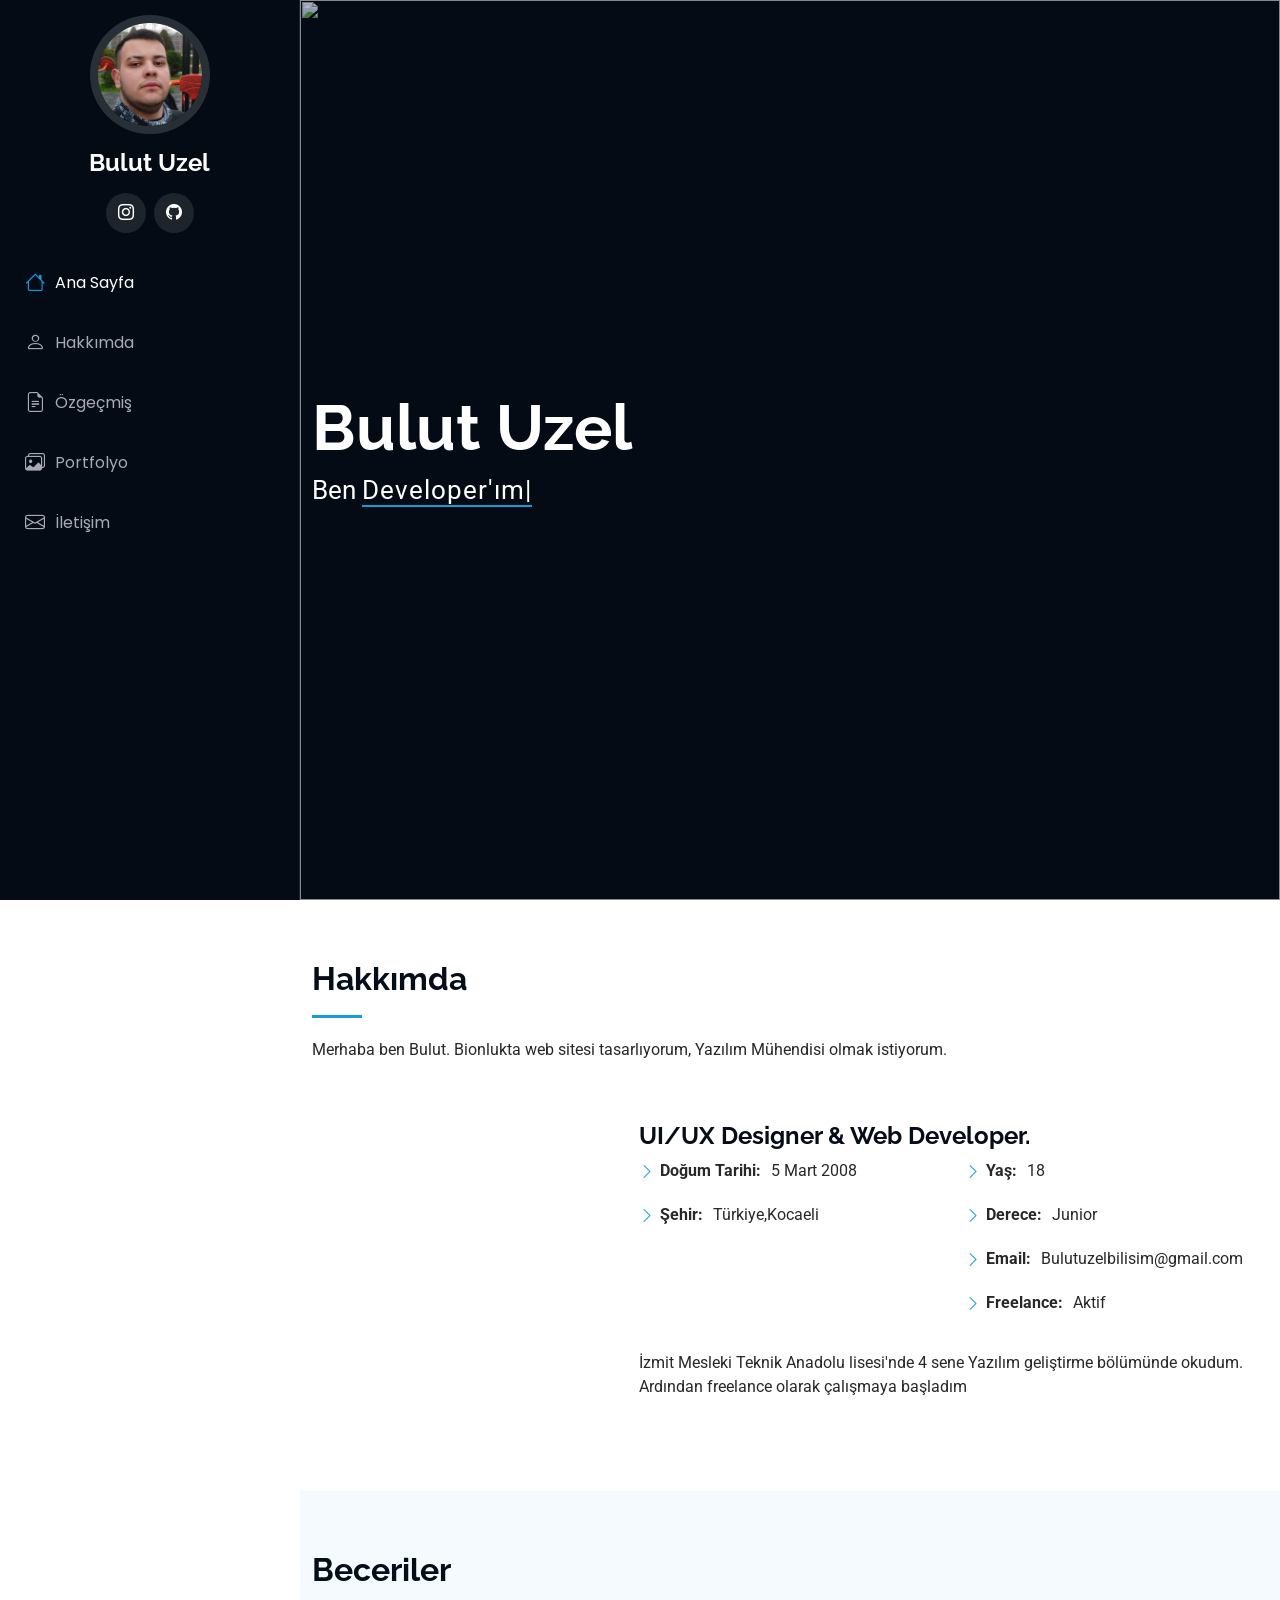
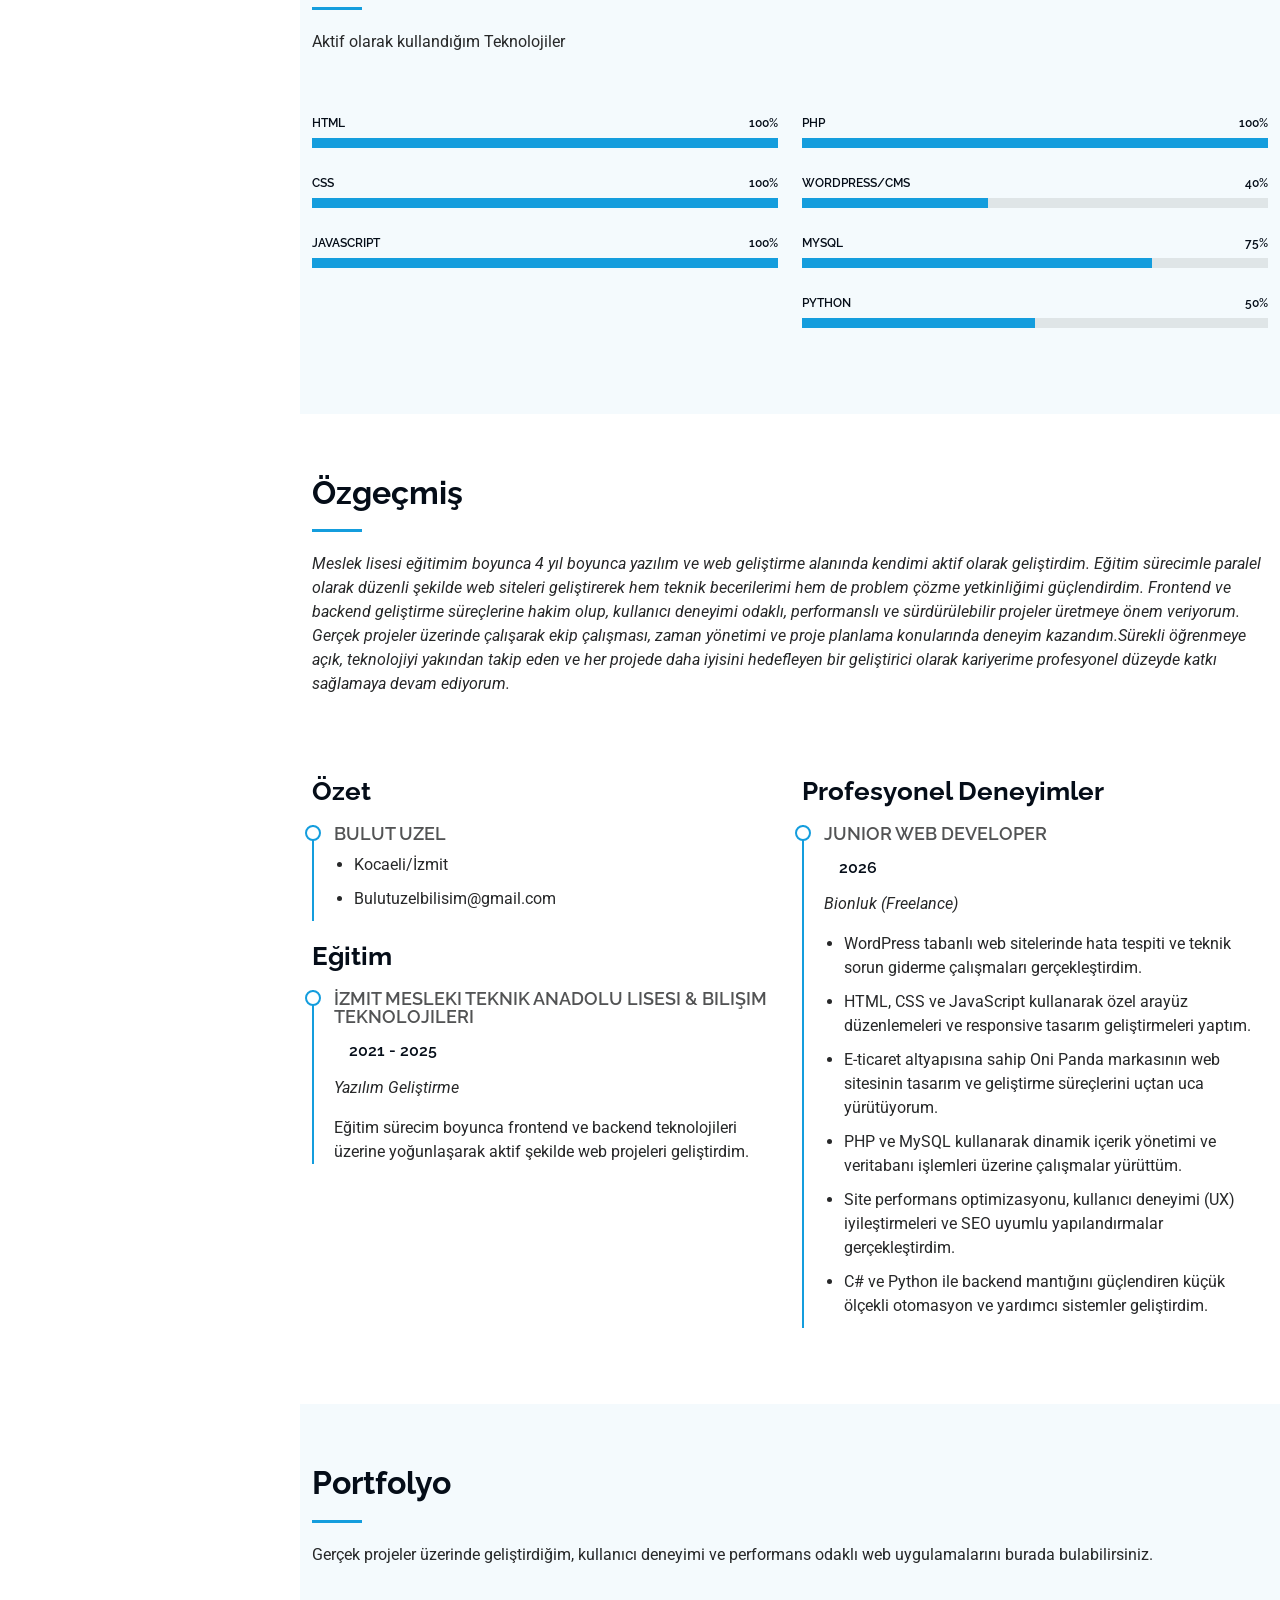
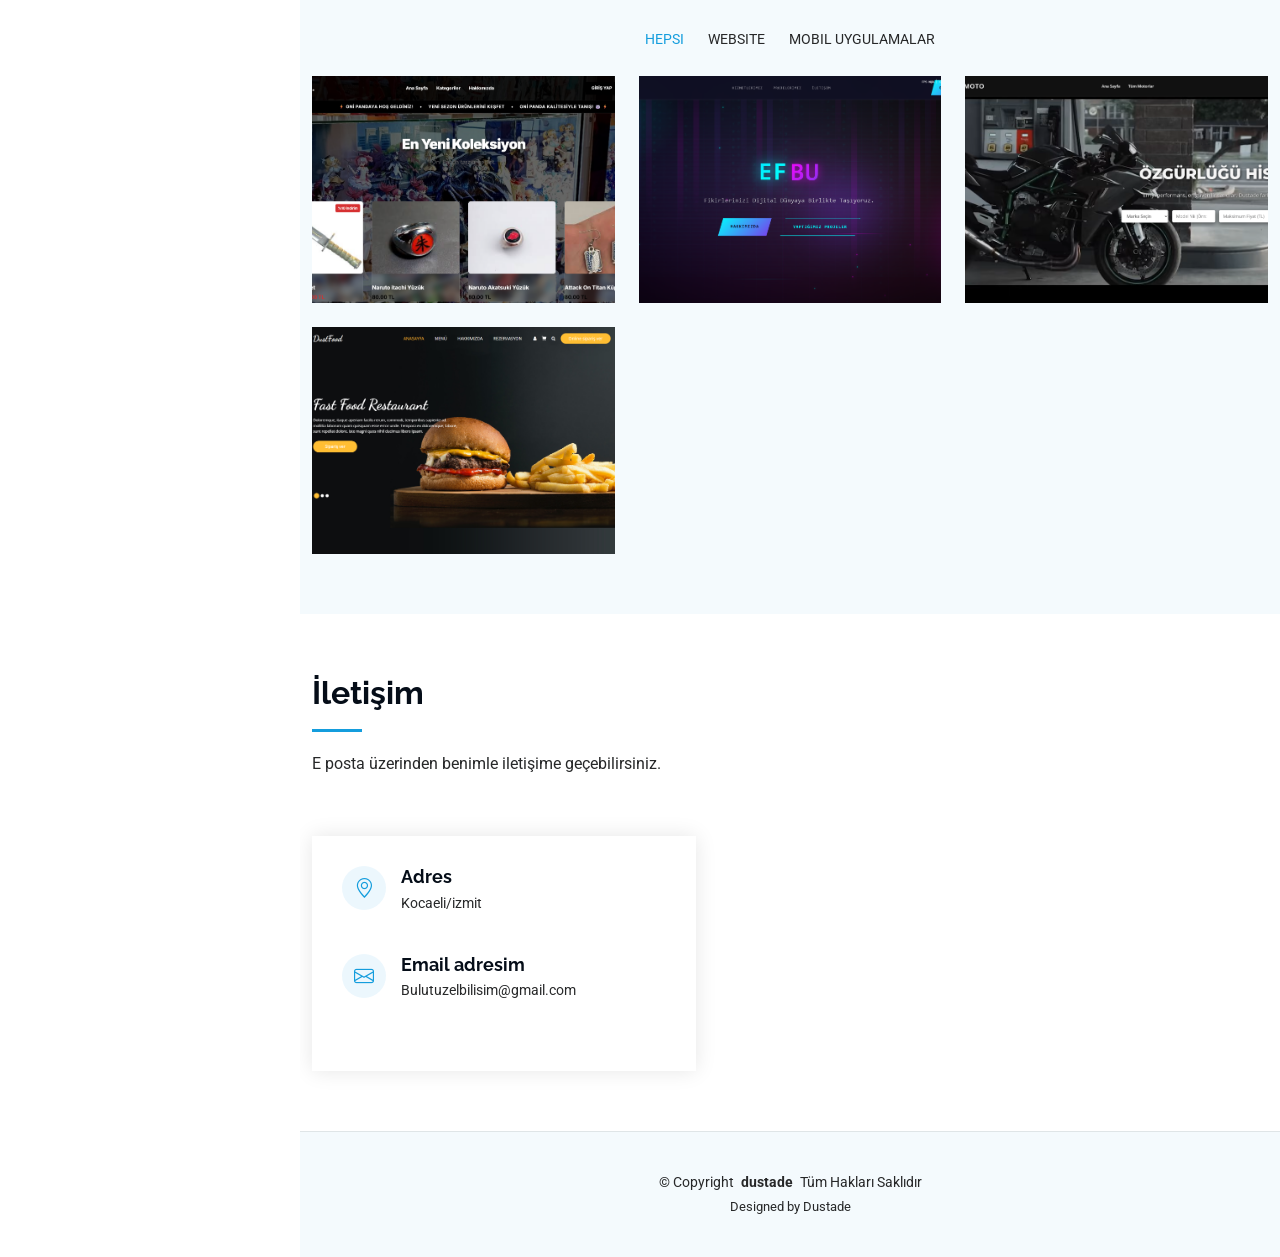
==== commit 36516e30: "deneme 3" ====
--- a/index.html
+++ b/index.html
@@ -317,7 +317,7 @@
               </div>
             </div><!-- End Portfolio Item -->
             
-              <div class="col-lg-4 col-md-6 portfolio-item isotope-item filter-Website">
+            <div class="col-lg-4 col-md-6 portfolio-item isotope-item filter-Website">
               <div class="portfolio-content h-100">
                 <img src="assets/img/portfolio/DustadeMoto.png" class="img-fluid" alt="">
                 <div class="portfolio-info">
@@ -329,12 +329,12 @@
               </div>
             </div><!-- End Portfolio Item -->
 
-              <div class="col-lg-4 col-md-6 portfolio-item isotope-item filter-Website">
+            <div class="col-lg-4 col-md-6 portfolio-item isotope-item filter-Website">
               <div class="portfolio-content h-100">
                 <img src="assets/img/portfolio/DustFood.png" class="img-fluid" alt="">
                 <div class="portfolio-info">
                   <h4>DustFood</h4>
-                  <p>Sıfır ve ikinci el motosiklet ilanları sunan, kullanıcı deneyimi odaklı geliştirilmiş modern bir araç satış web sitesi.</p>
+                  <p>DustFood: Modern restoran deneyimini dijital dünyaya taşıyan bir web sitesi demosu.</p>
                   <a href="assets/img/portfolio/DustFood.png" title="DustFood" data-gallery="portfolio-gallery-Website" class="glightbox preview-link"><i class="bi bi-zoom-in"></i></a>
                   <a href=" https://dustade.github.io/DustFood/" title="More Details" class="details-link"><i class="bi bi-link-45deg"></i></a>
                 </div>
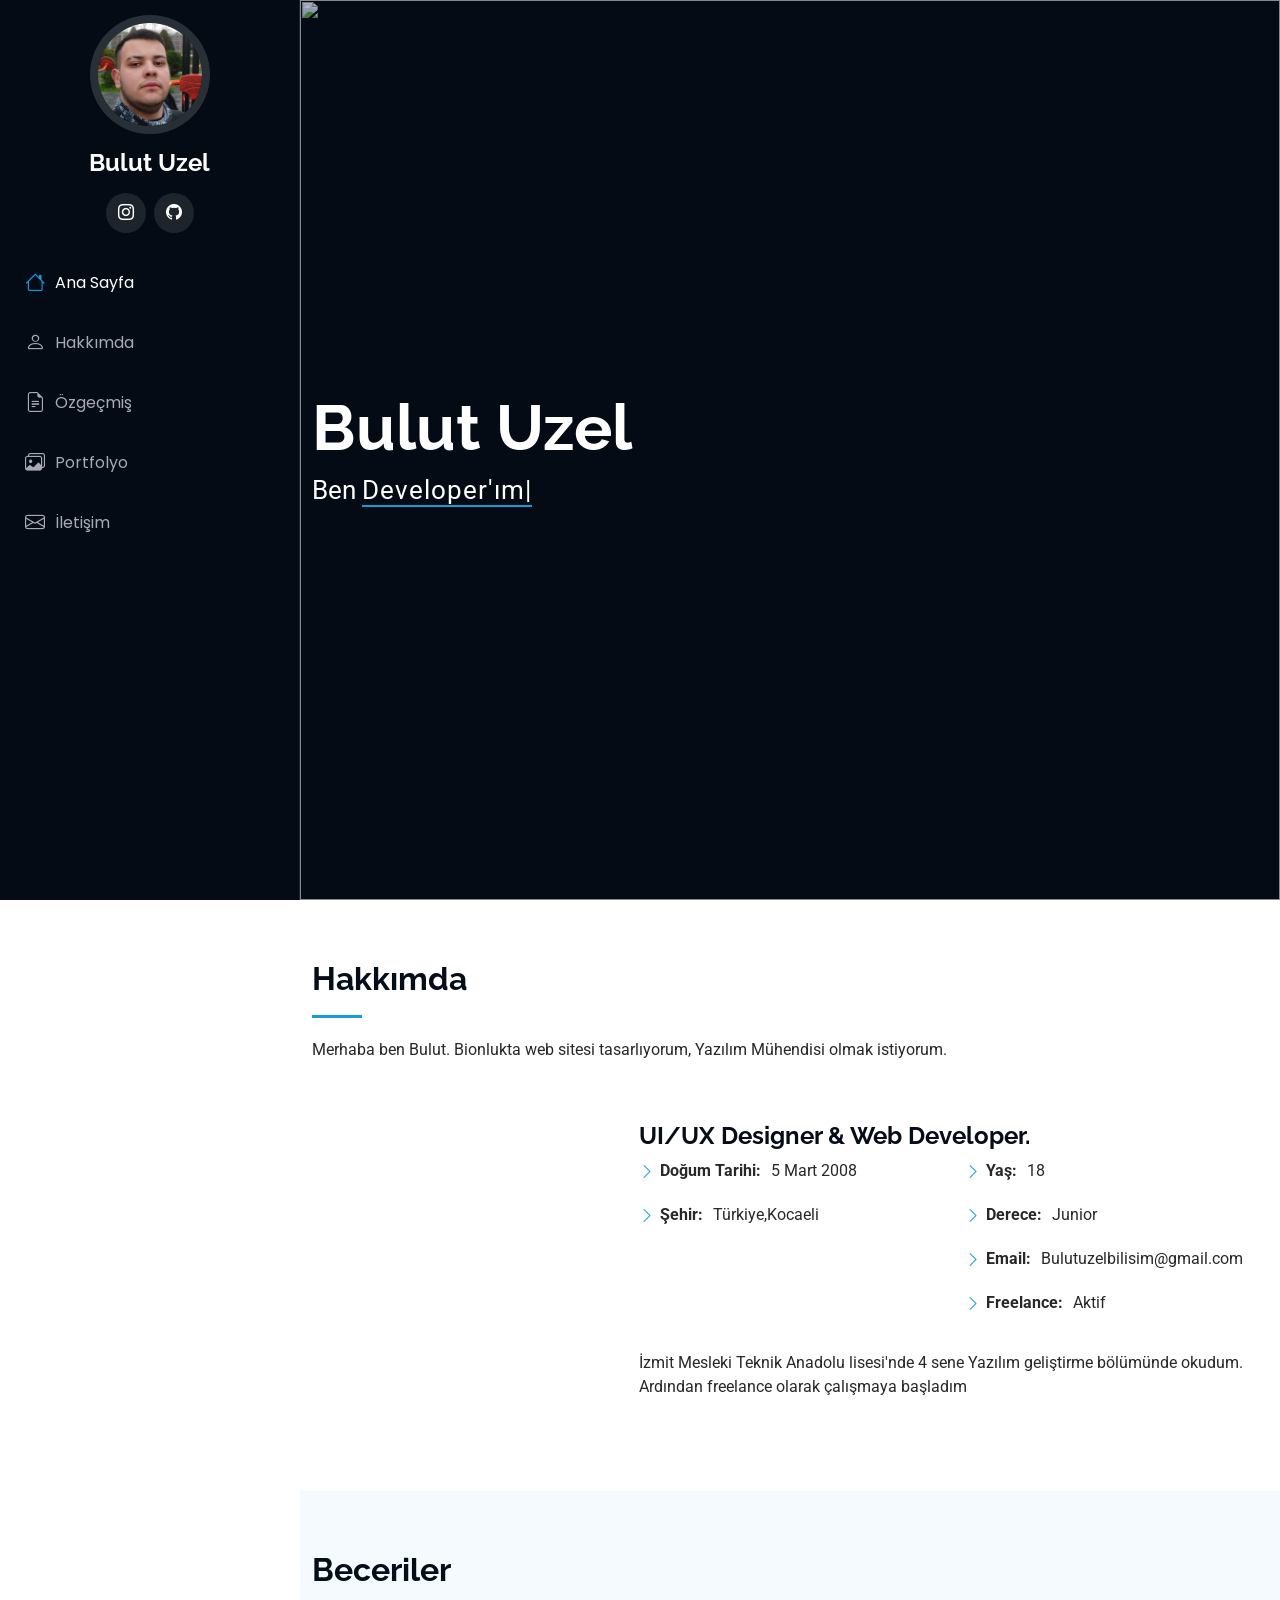
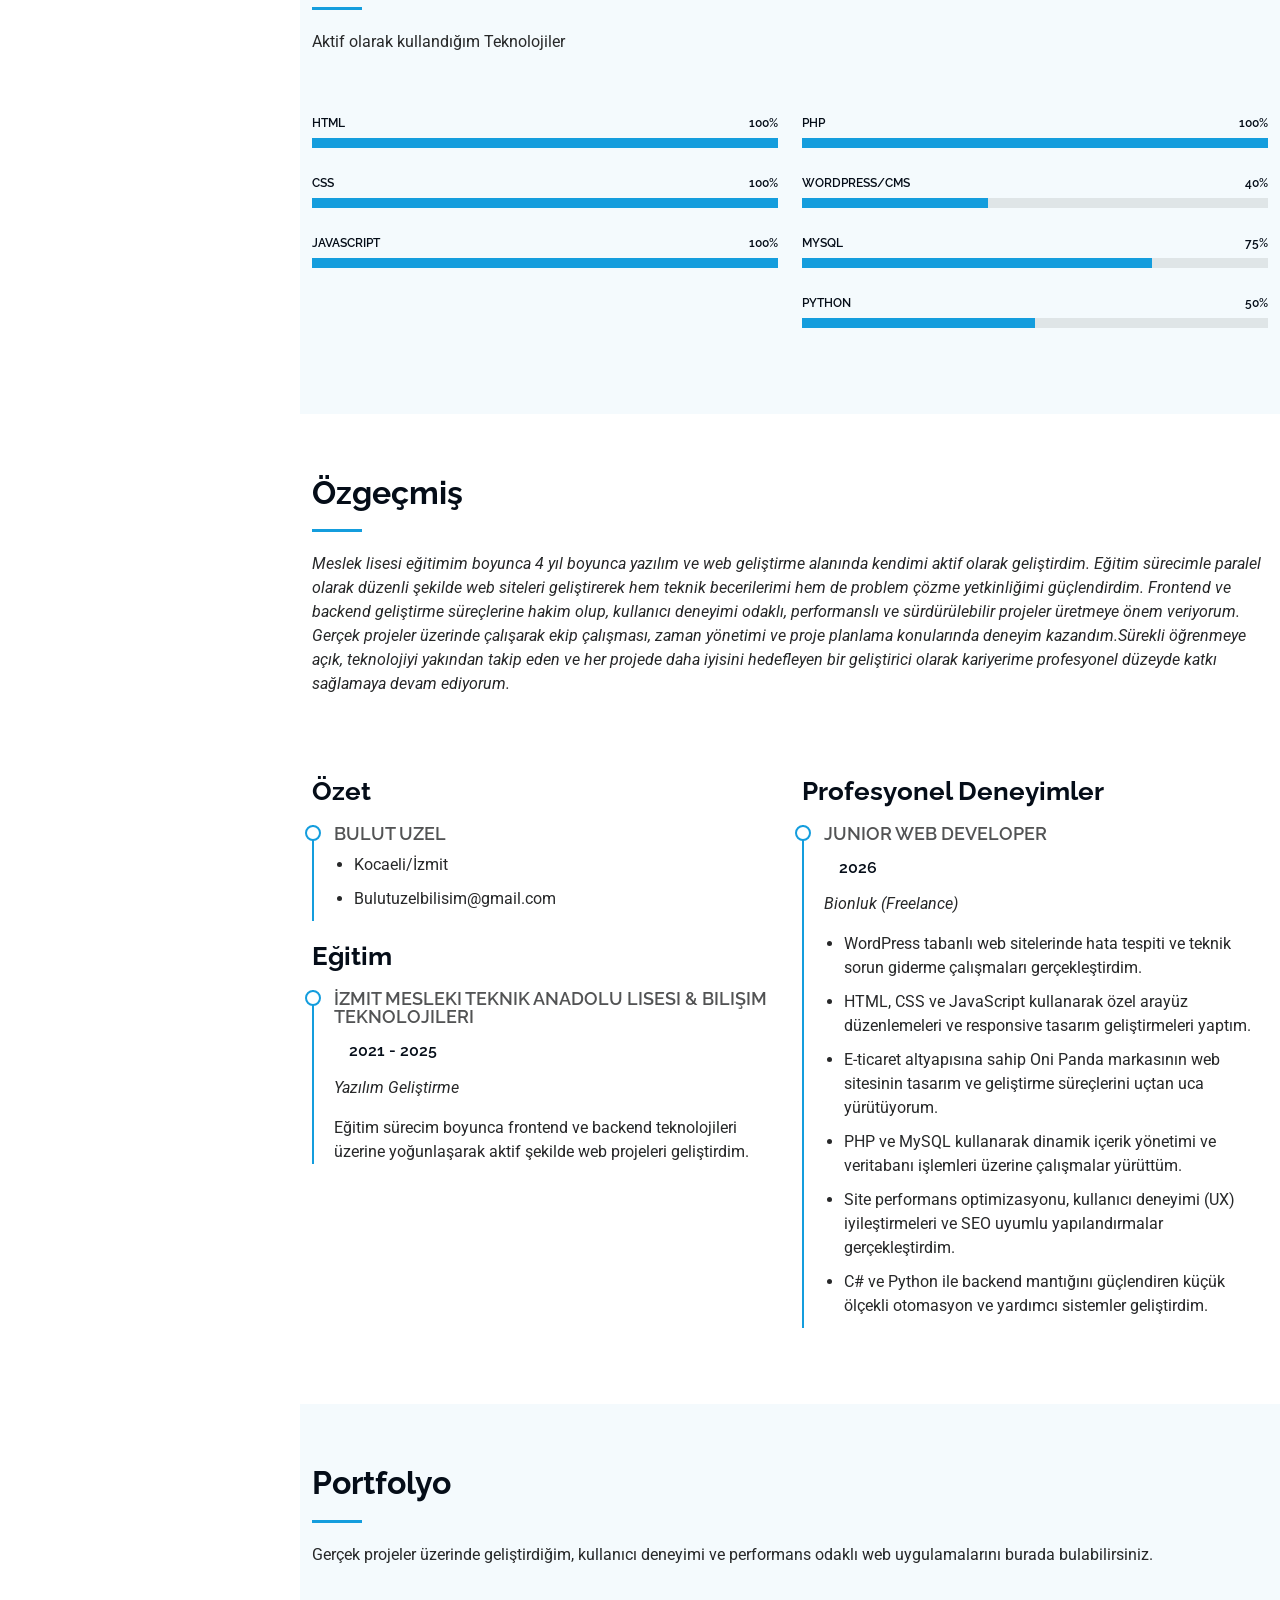
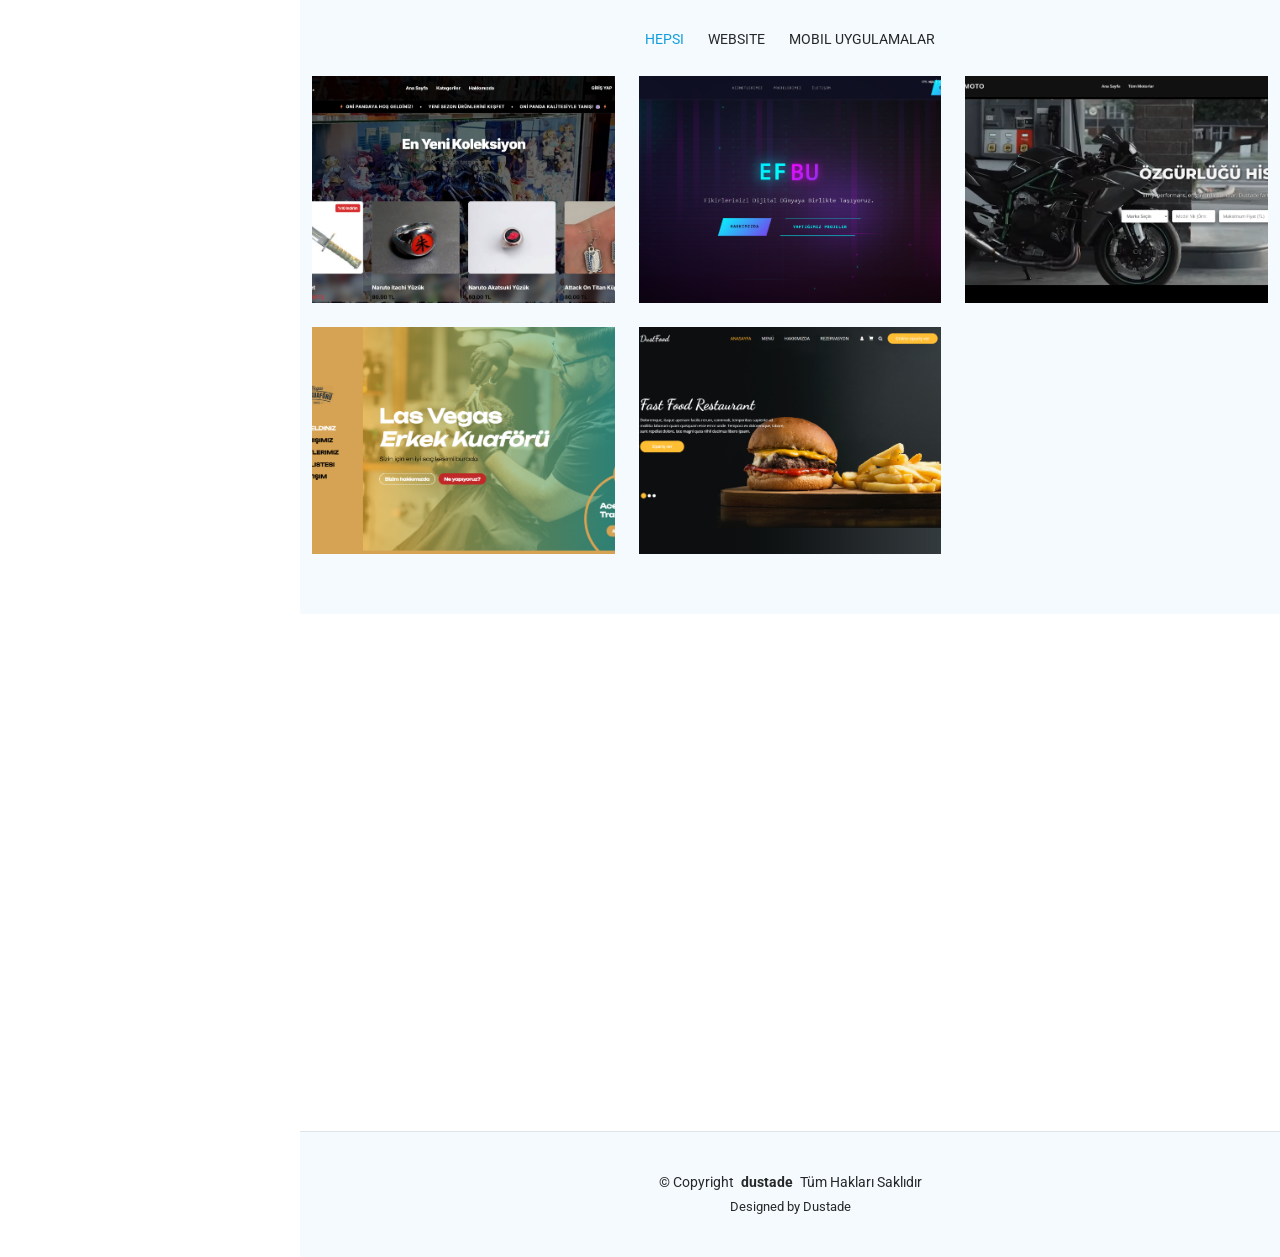
==== commit 44d5d332: "gelisme" ====
--- a/index.html
+++ b/index.html
@@ -328,6 +328,17 @@
                 </div>
               </div>
             </div><!-- End Portfolio Item -->
+              <div class="col-lg-4 col-md-6 portfolio-item isotope-item filter-Website">
+              <div class="portfolio-content h-100">
+                <img src="assets/img/portfolio/Lasvegas.png" class="img-fluid" alt="">
+                <div class="portfolio-info">
+                  <h4>Lasvegas</h4>
+                  <p>Bir berber web sitesi</p>
+                  <a href="assets/img/portfolio/Lasvegas.png" title="Lasvegas" data-gallery="portfolio-gallery-Website" class="glightbox preview-link"><i class="bi bi-zoom-in"></i></a>
+                  <a href=" https://dustade.github.io/Lasvegas-berber/" title="More Details" class="details-link"><i class="bi bi-link-45deg"></i></a>
+                </div>
+              </div>
+            </div><!-- End Portfolio Item -->
 
             <div class="col-lg-4 col-md-6 portfolio-item isotope-item filter-Website">
               <div class="portfolio-content h-100">
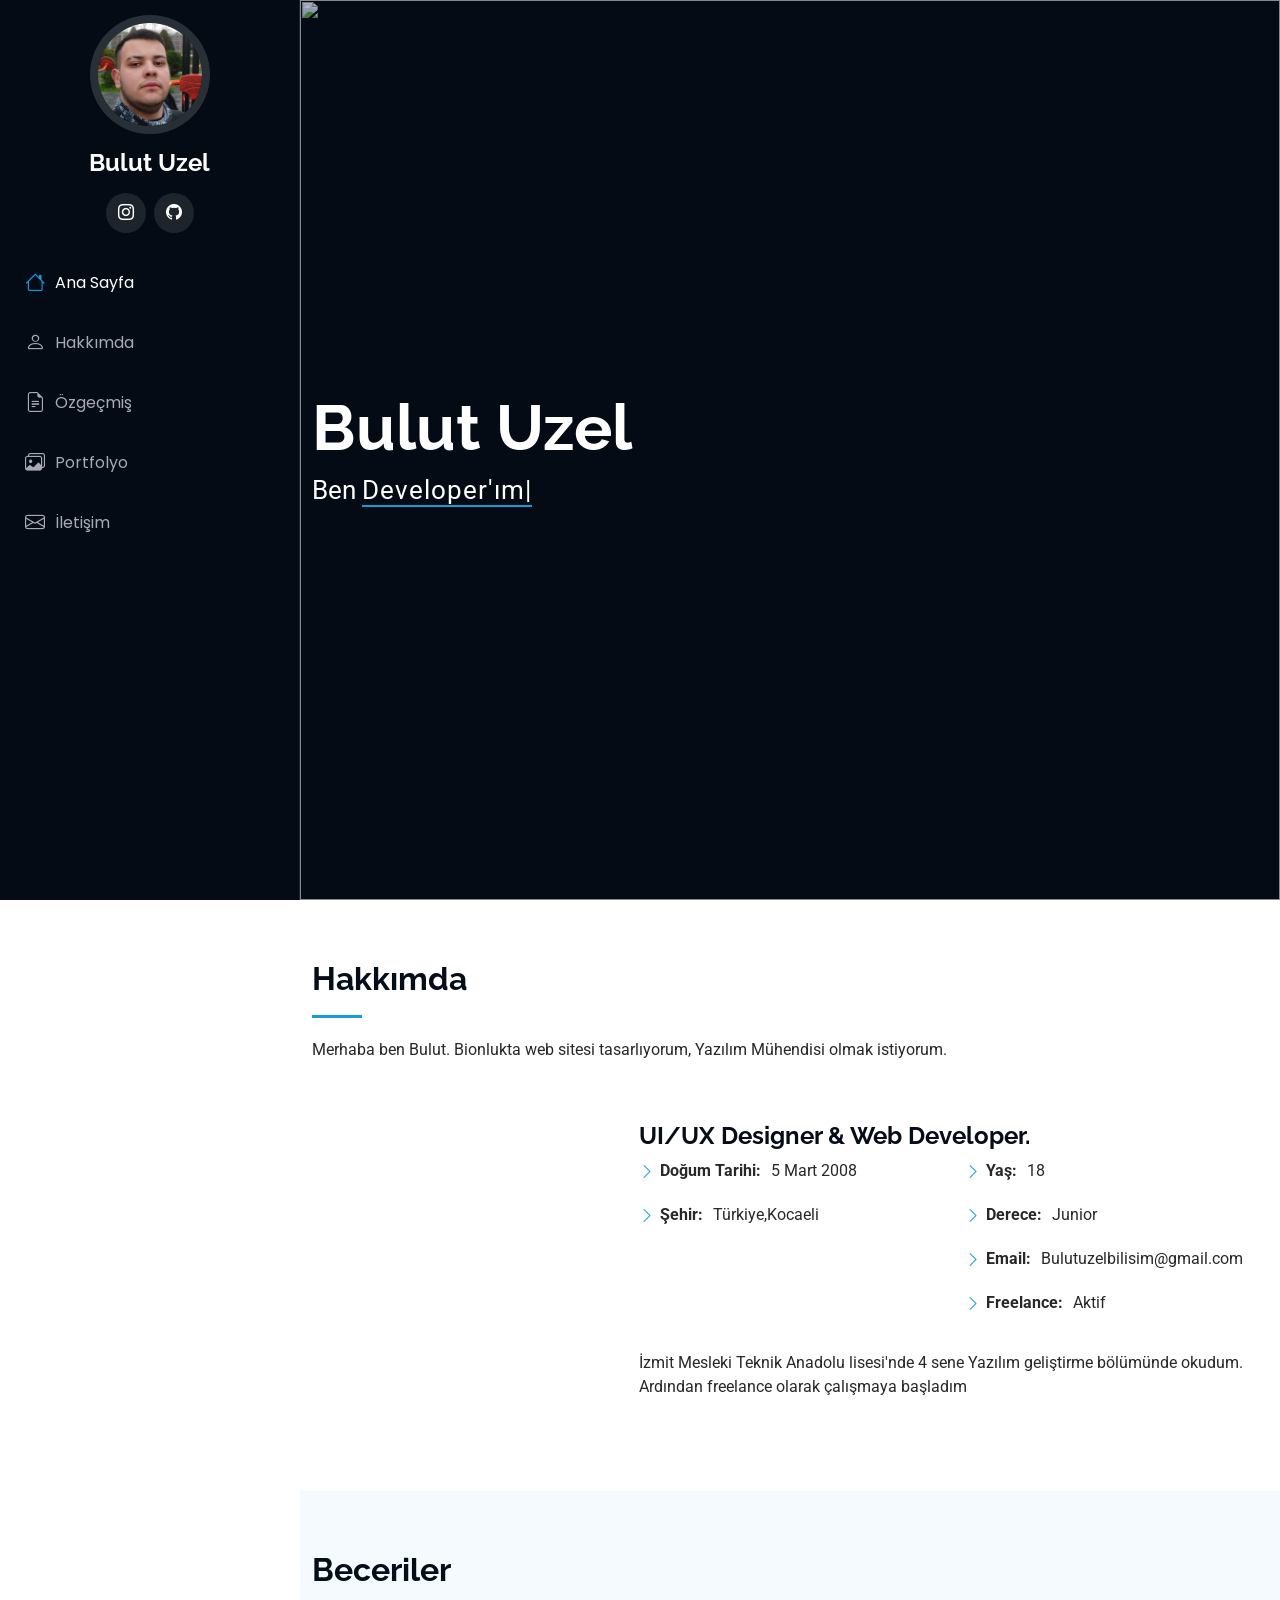
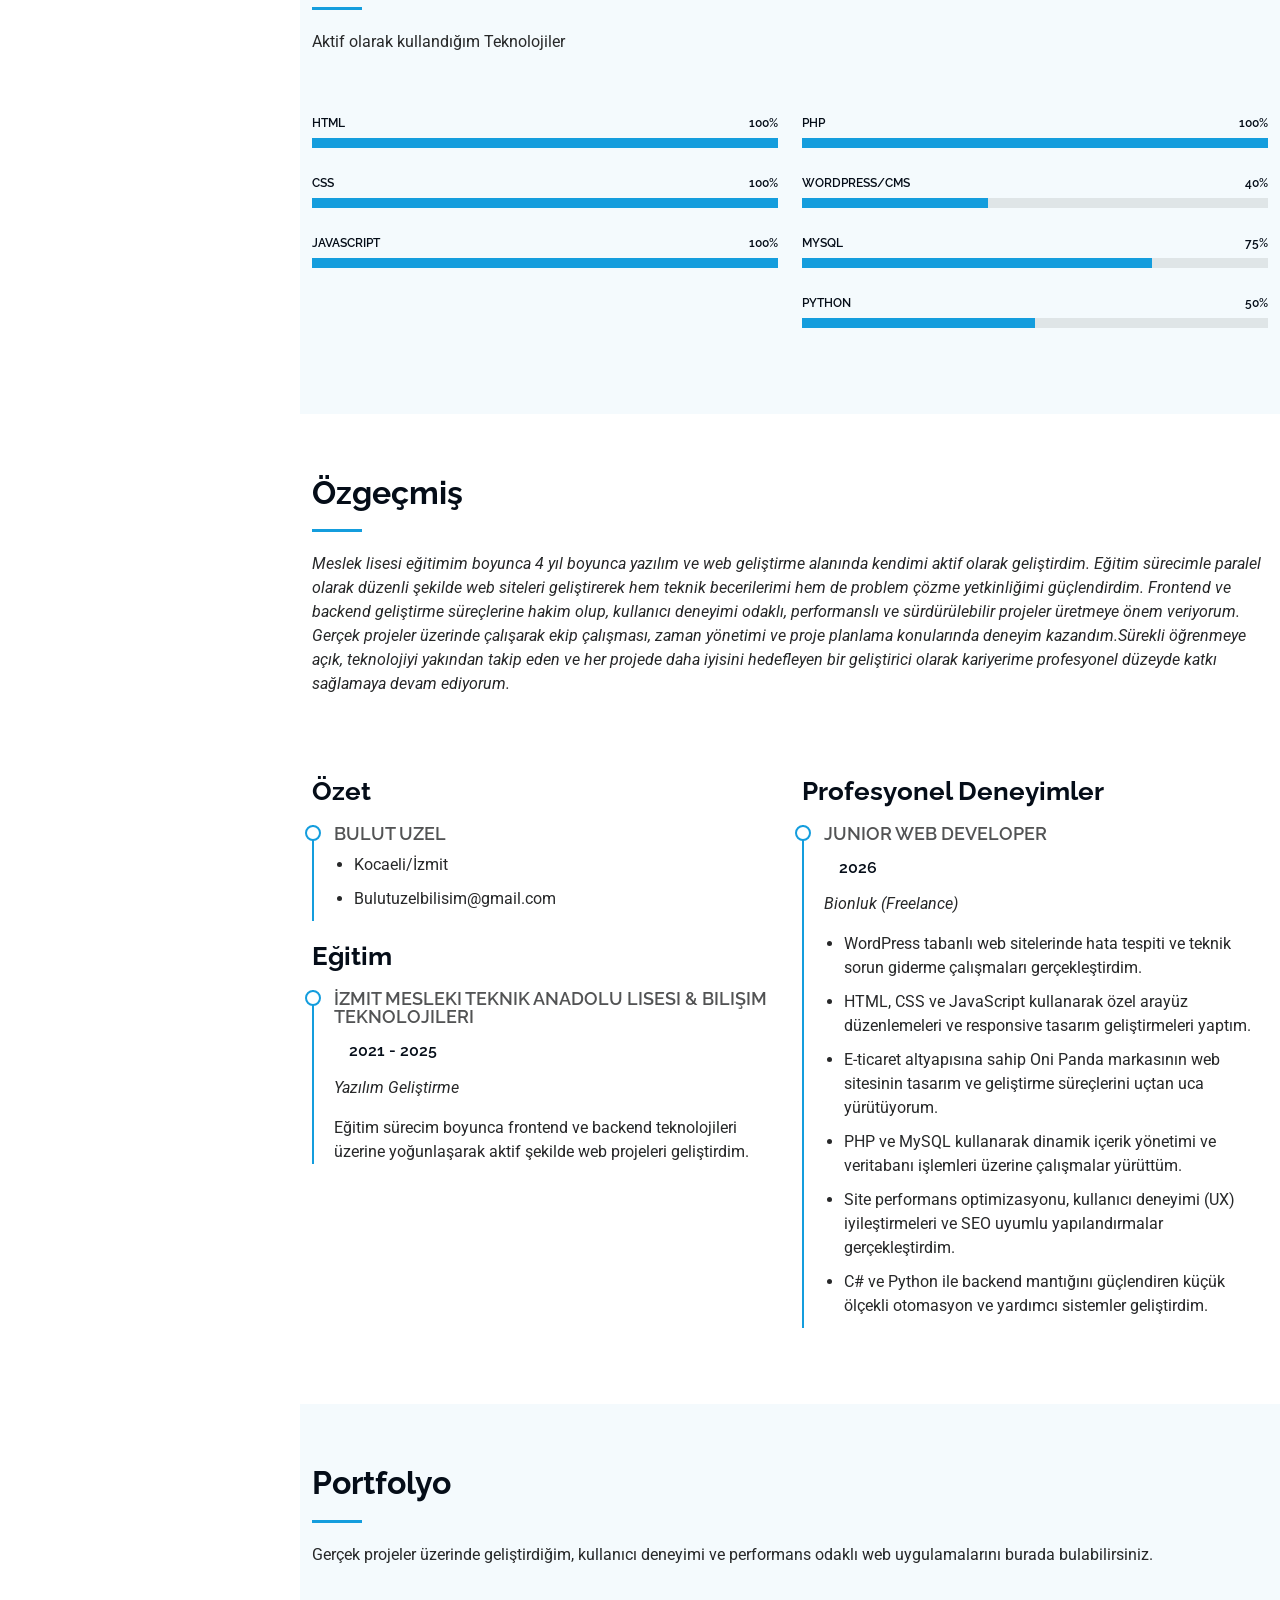
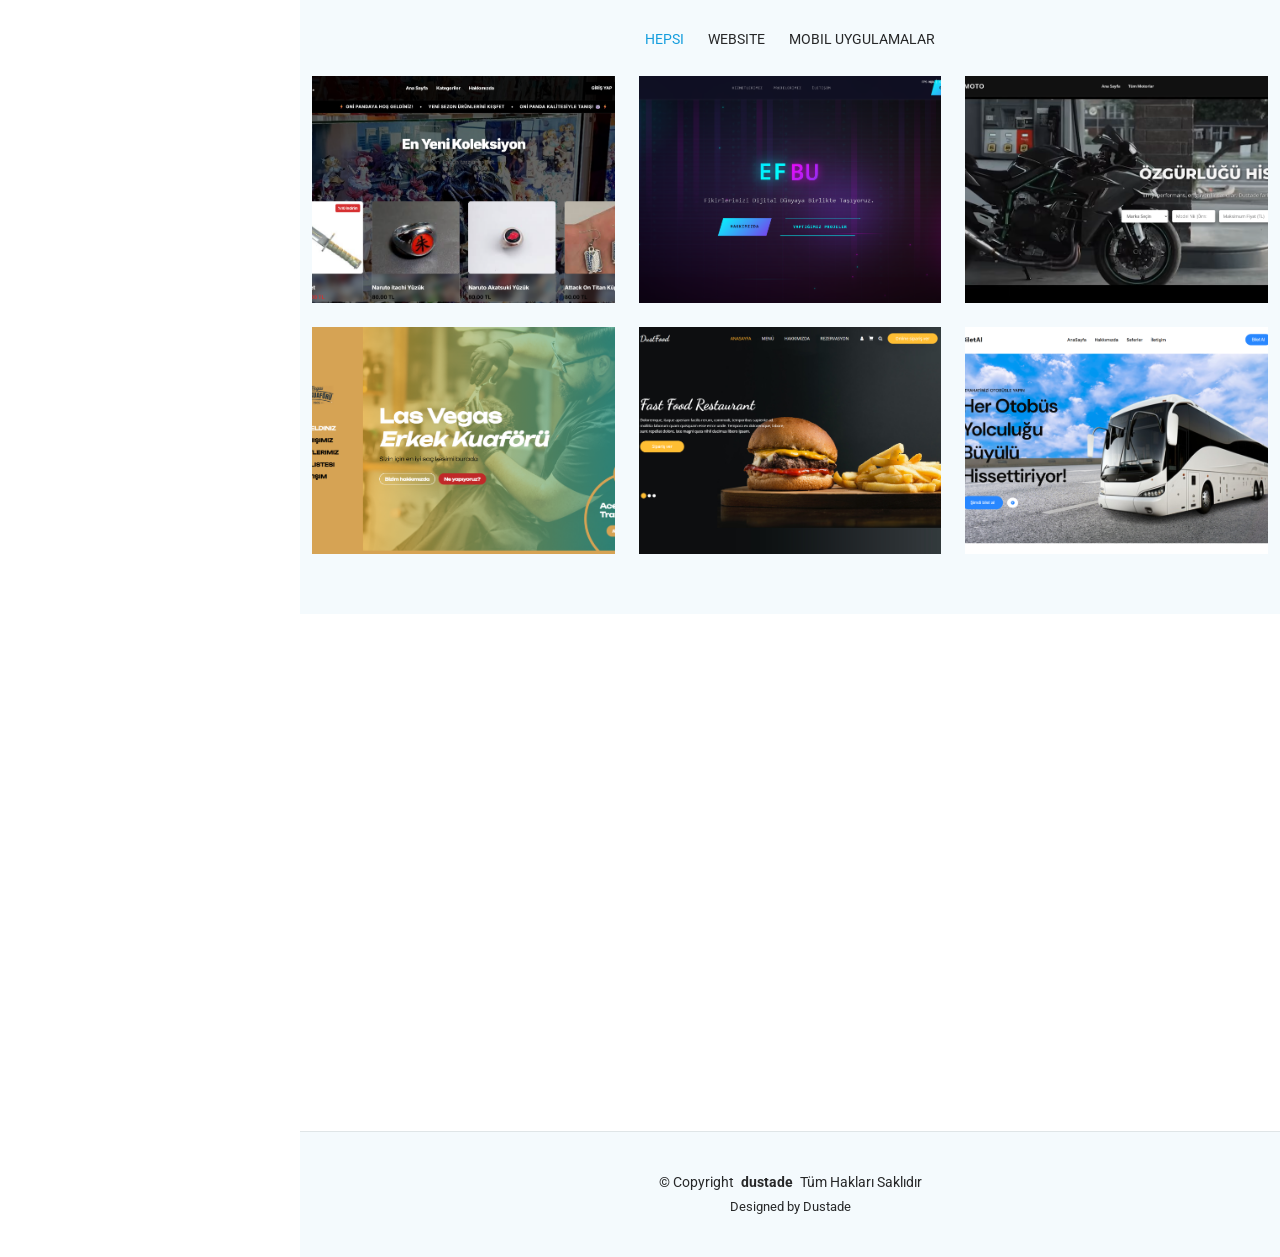
==== commit e51e3cbd: "güncelleme" ====
--- a/index.html
+++ b/index.html
@@ -329,7 +329,7 @@
               </div>
             </div><!-- End Portfolio Item -->
               <div class="col-lg-4 col-md-6 portfolio-item isotope-item filter-Website">
-              <div class="portfolio-content h-100">
+                <div class="portfolio-content h-100">
                 <img src="assets/img/portfolio/Lasvegas.png" class="img-fluid" alt="">
                 <div class="portfolio-info">
                   <h4>Lasvegas</h4>
@@ -348,6 +348,17 @@
                   <p>DustFood: Modern restoran deneyimini dijital dünyaya taşıyan bir web sitesi demosu.</p>
                   <a href="assets/img/portfolio/DustFood.png" title="DustFood" data-gallery="portfolio-gallery-Website" class="glightbox preview-link"><i class="bi bi-zoom-in"></i></a>
                   <a href=" https://dustade.github.io/DustFood/" title="More Details" class="details-link"><i class="bi bi-link-45deg"></i></a>
+                </div>
+              </div>
+            </div><!-- End Portfolio Item -->
+             <div class="col-lg-4 col-md-6 portfolio-item isotope-item filter-Website">
+              <div class="portfolio-content h-100">
+                <img src="assets/img/portfolio/BiletAl.png" class="img-fluid" alt="">
+                <div class="portfolio-info">
+                  <h4>BiletAl</h4>
+                  <p>Otobüs Bileti satışı yapan bir site</p>
+                  <a href="assets/img/portfolio/BiletAl.png" title="BiletAl" data-gallery="portfolio-gallery-Website" class="glightbox preview-link"><i class="bi bi-zoom-in"></i></a>
+                  <a href=" https://dustade.github.io/BiletAl/" title="More Details" class="details-link"><i class="bi bi-link-45deg"></i></a>
                 </div>
               </div>
             </div><!-- End Portfolio Item -->
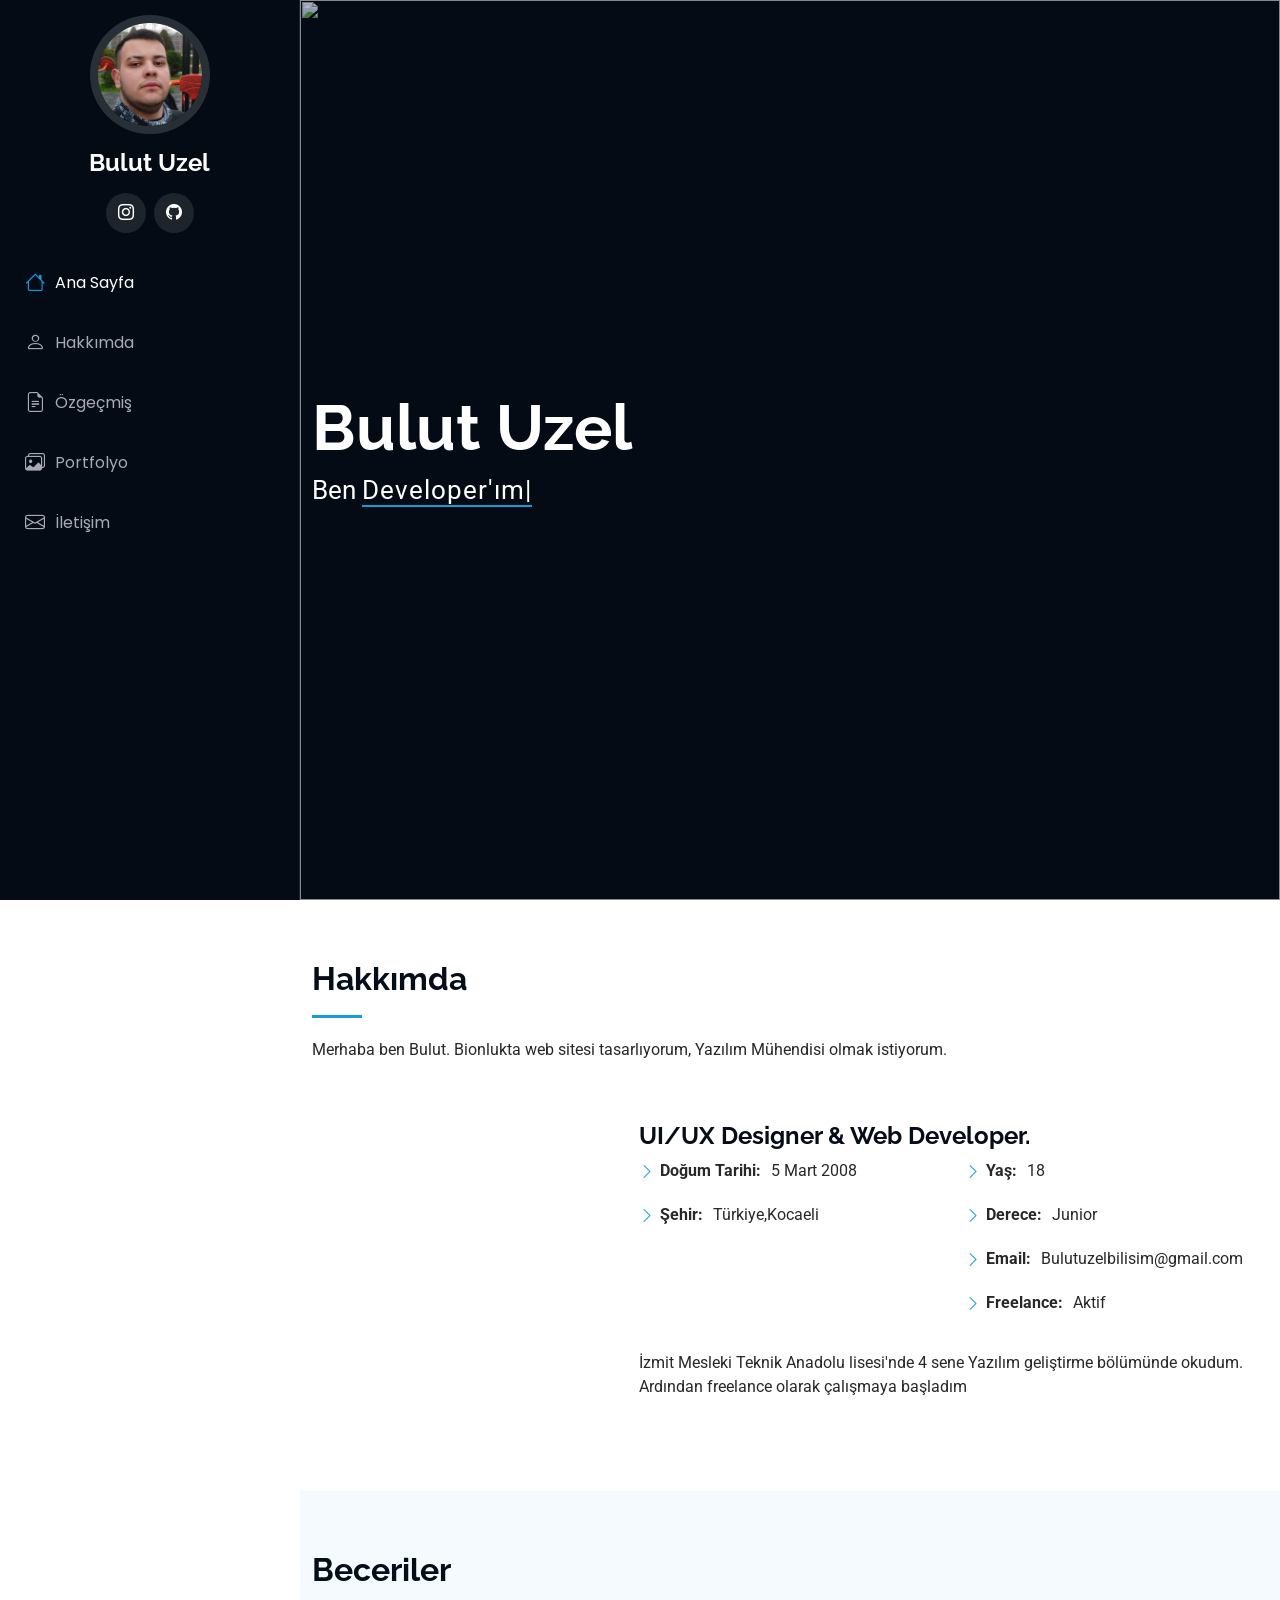
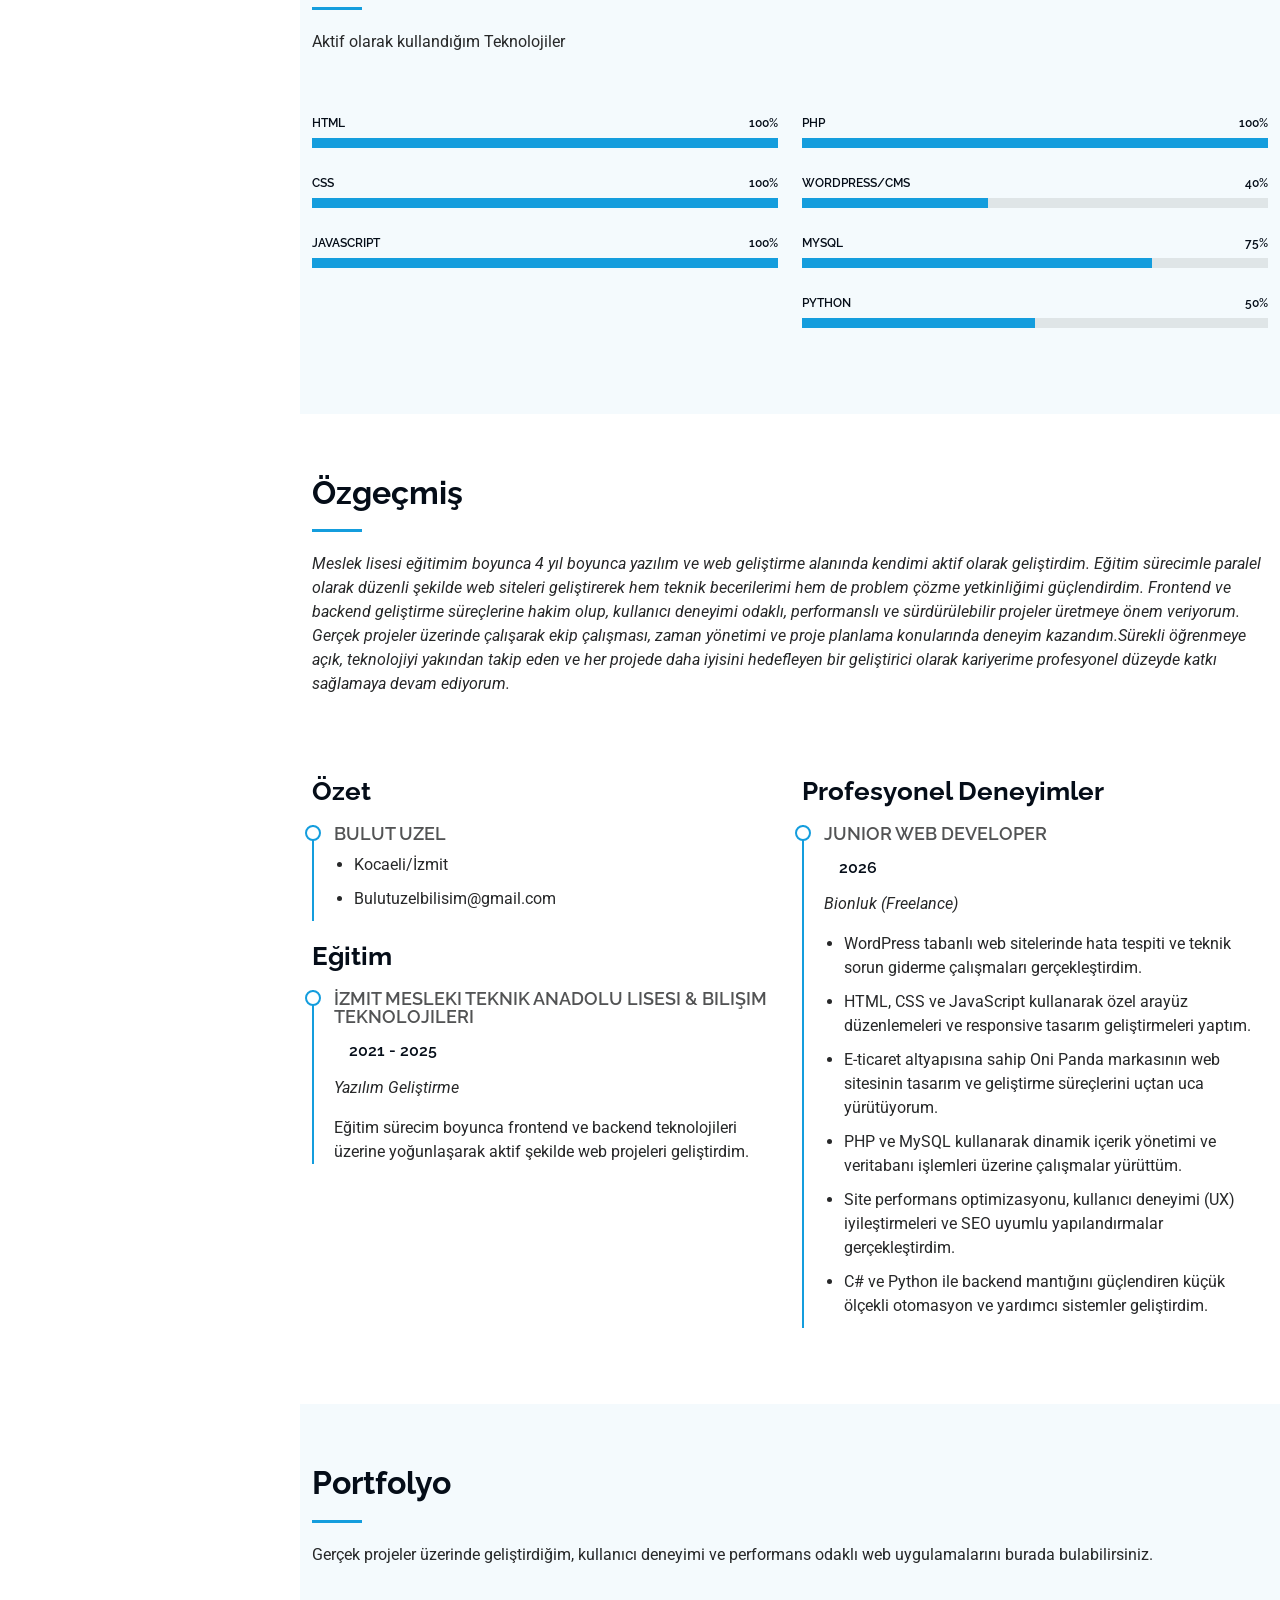
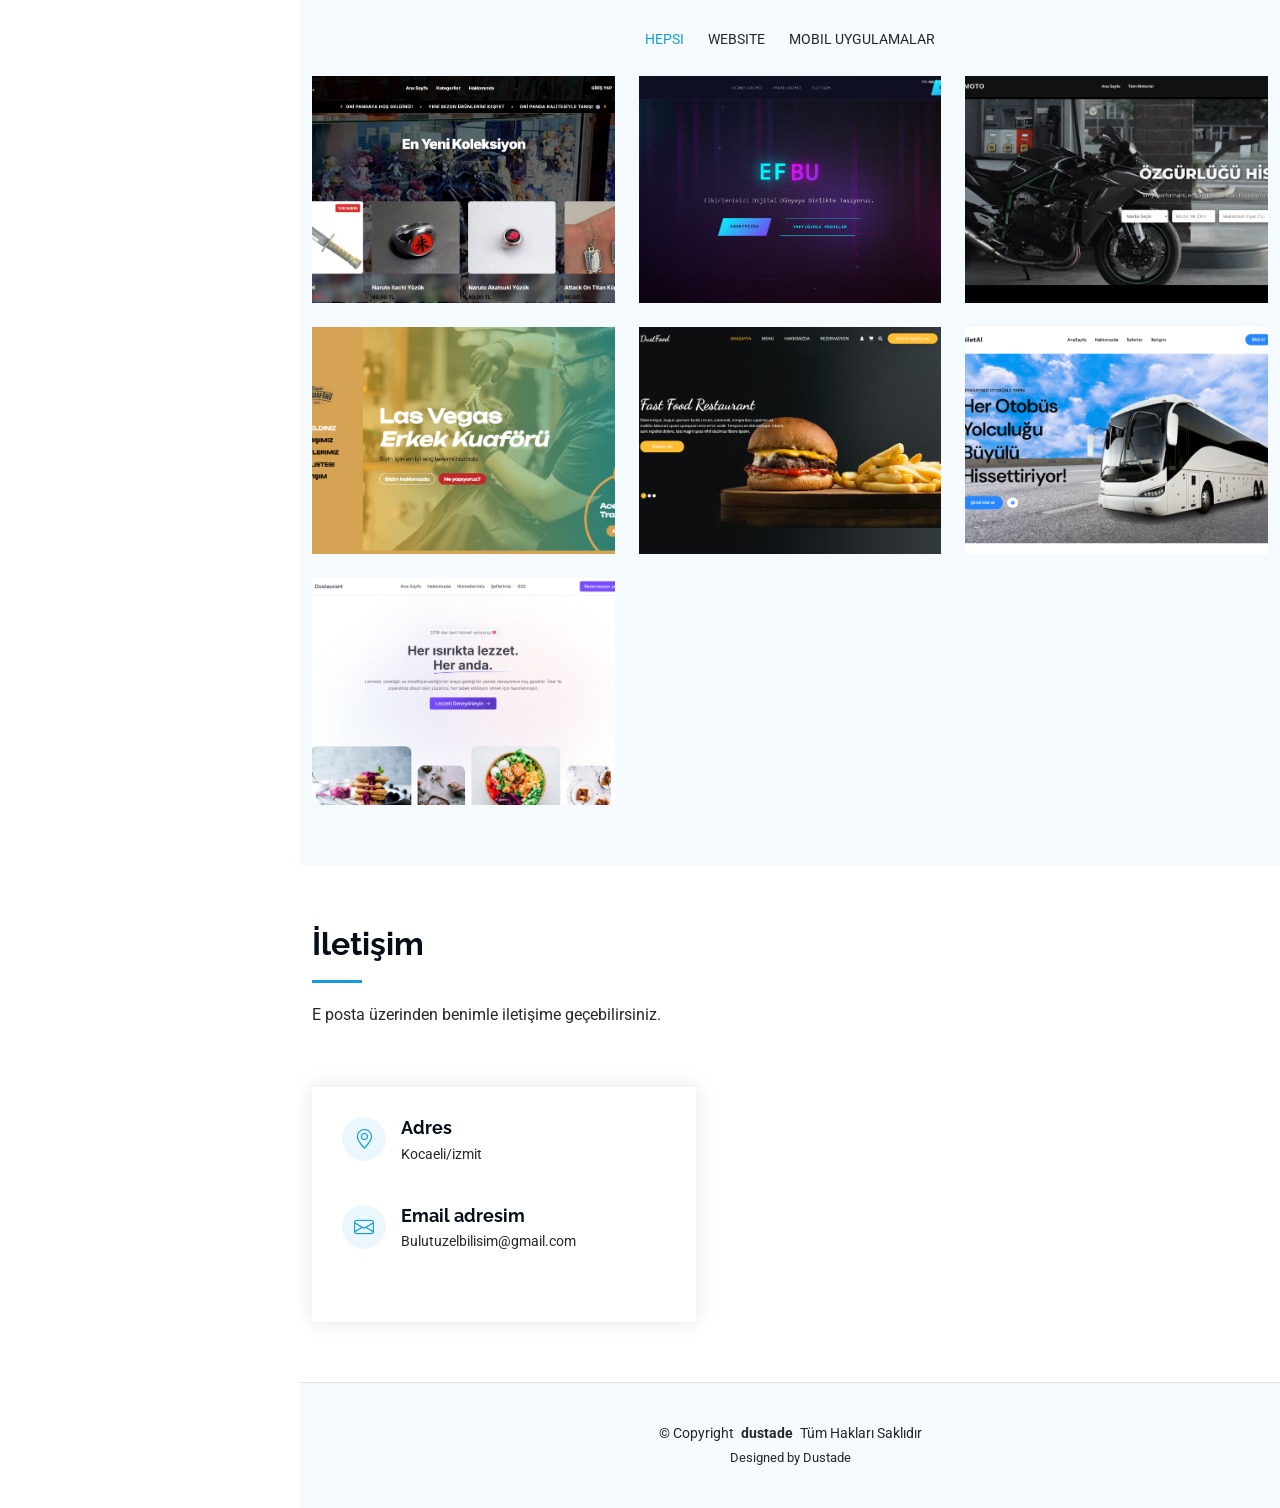
==== commit 60d1425f: "güncelleme" ====
--- a/index.html
+++ b/index.html
@@ -362,7 +362,17 @@
                 </div>
               </div>
             </div><!-- End Portfolio Item -->
-            
+             <div class="col-lg-4 col-md-6 portfolio-item isotope-item filter-Website">
+              <div class="portfolio-content h-100">
+                <img src="assets/img/portfolio/Dustaurant.png" class="img-fluid" alt="">
+                <div class="portfolio-info">
+                  <h4>Dustaurant</h4>
+                  <p>Bir restoran sitesi</p>
+                  <a href="assets/img/portfolio/Dustaurant.png" title="Dustaurant" data-gallery="portfolio-gallery-Website" class="glightbox preview-link"><i class="bi bi-zoom-in"></i></a>
+                  <a href=" https://dustade.github.io/Dustaurant/" title="More Details" class="details-link"><i class="bi bi-link-45deg"></i></a>
+                </div>
+              </div>
+            </div><!-- End Portfolio Item -->
 
           </div><!-- End Portfolio Container -->
 
